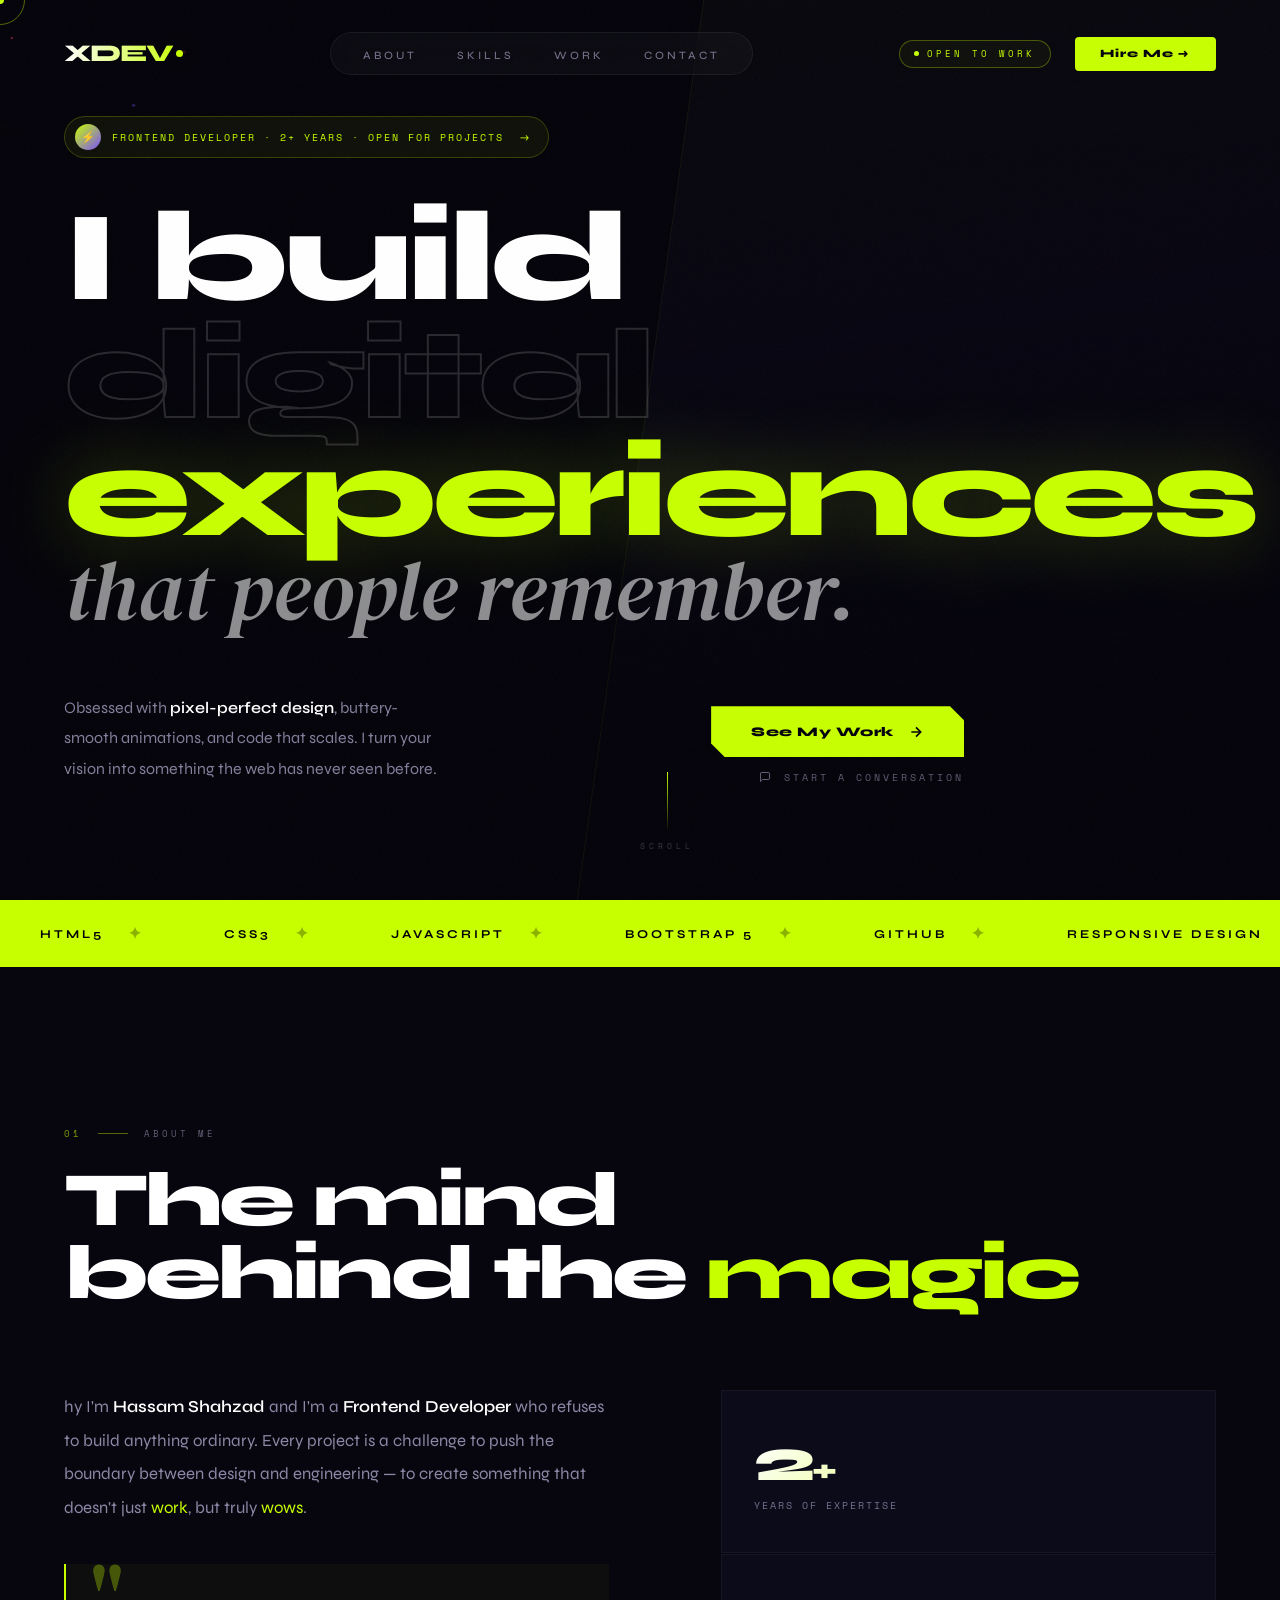
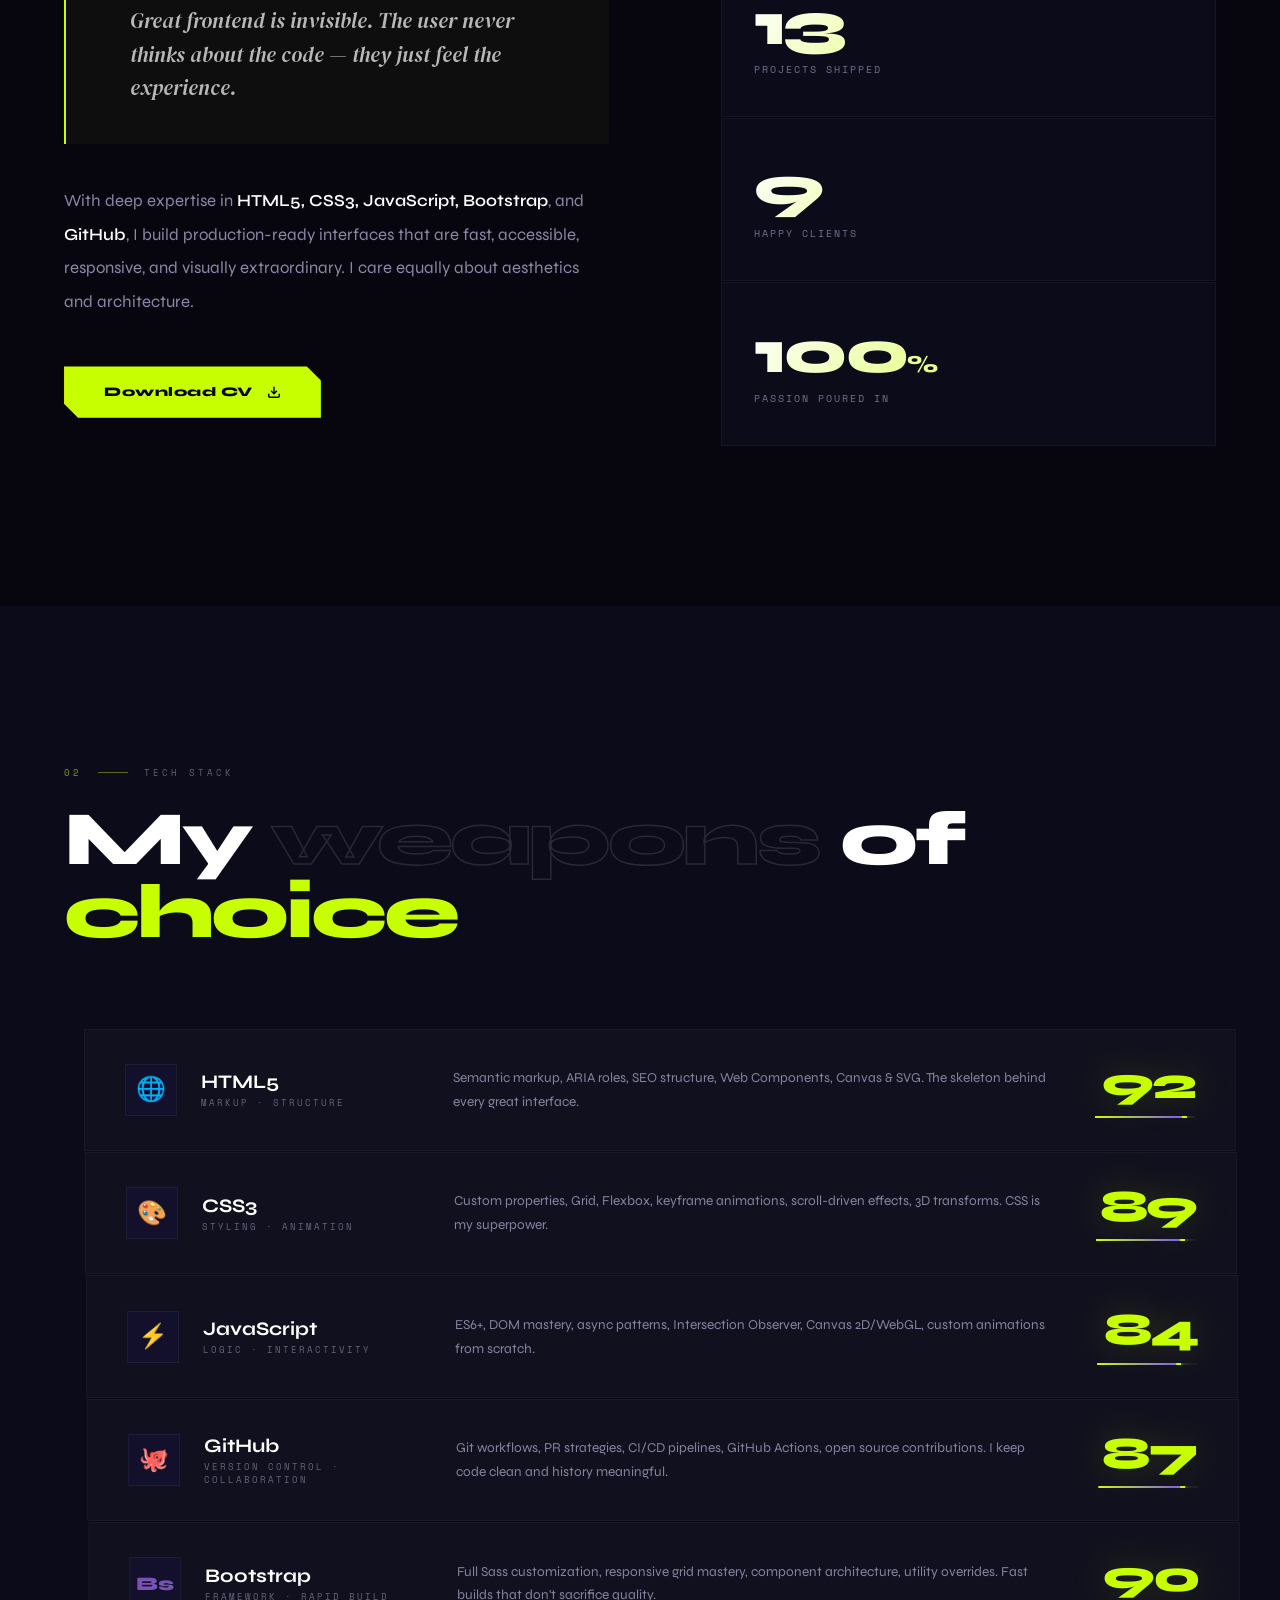
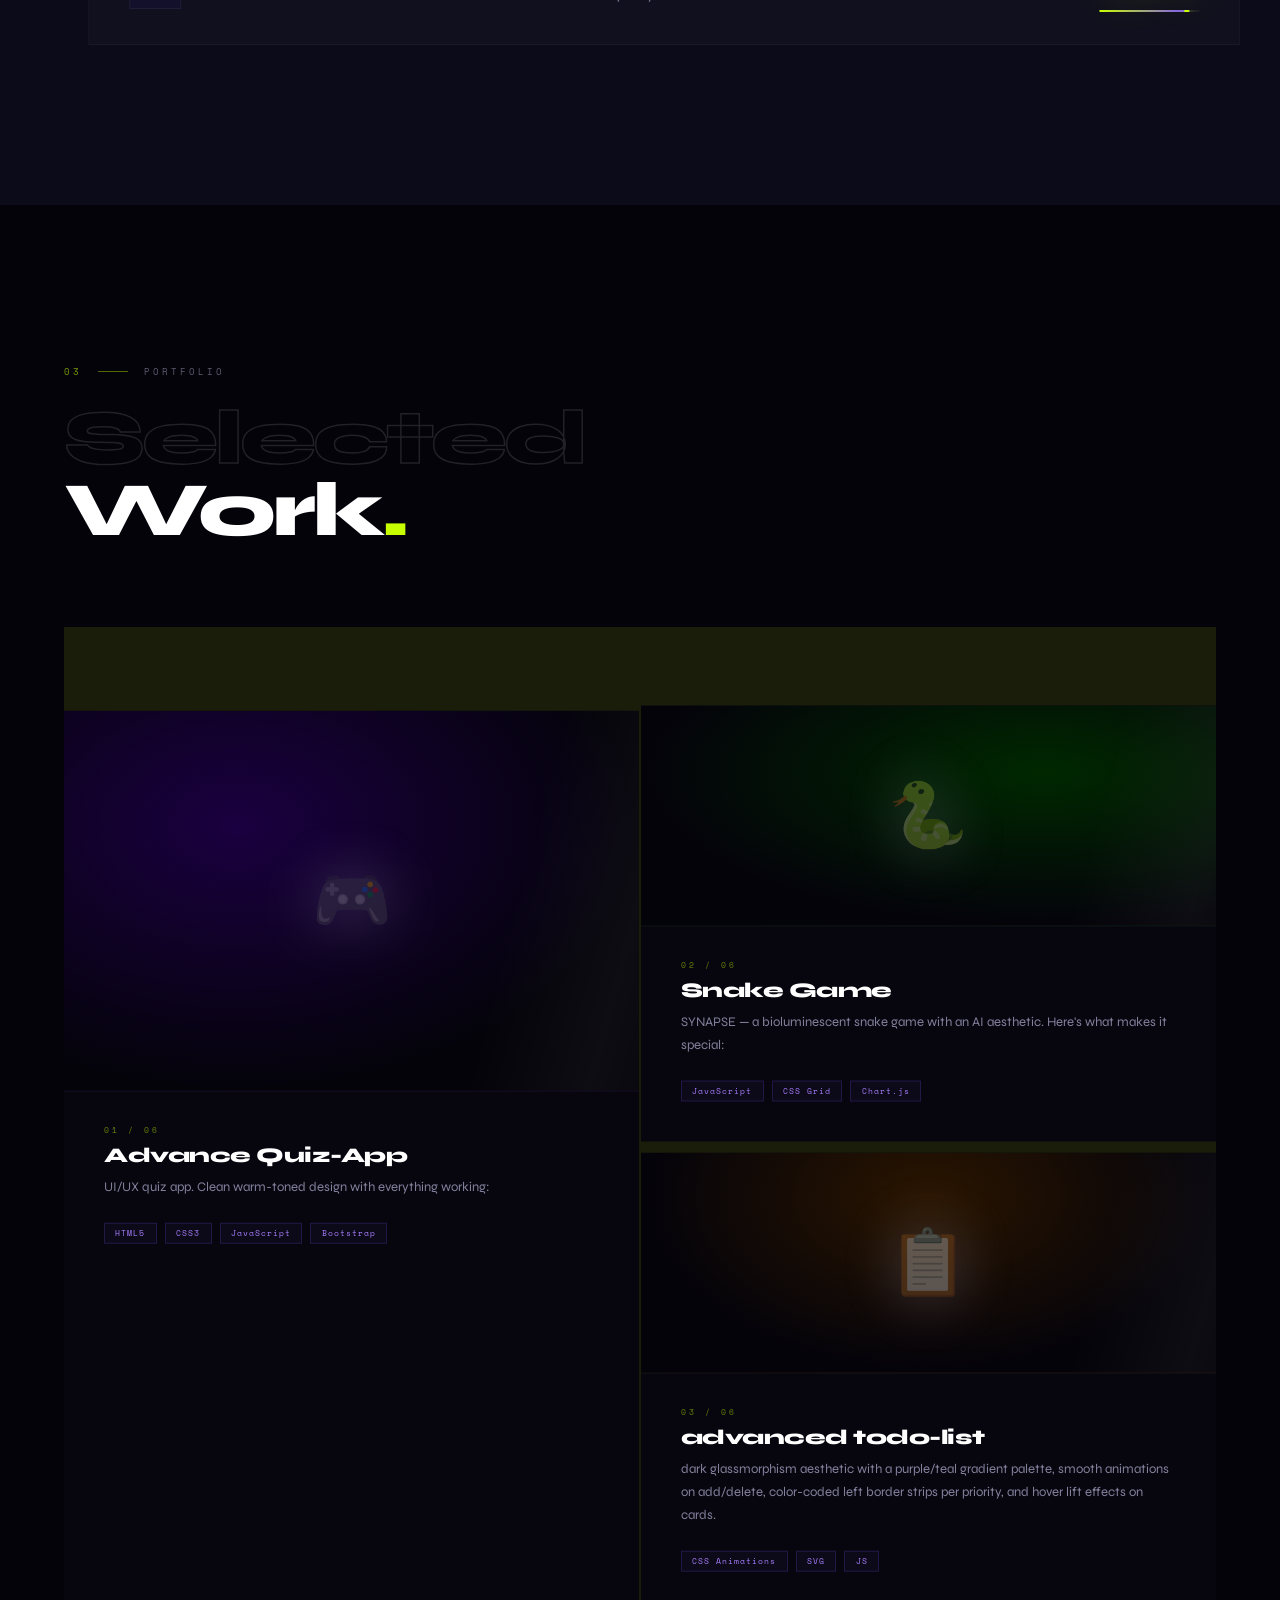
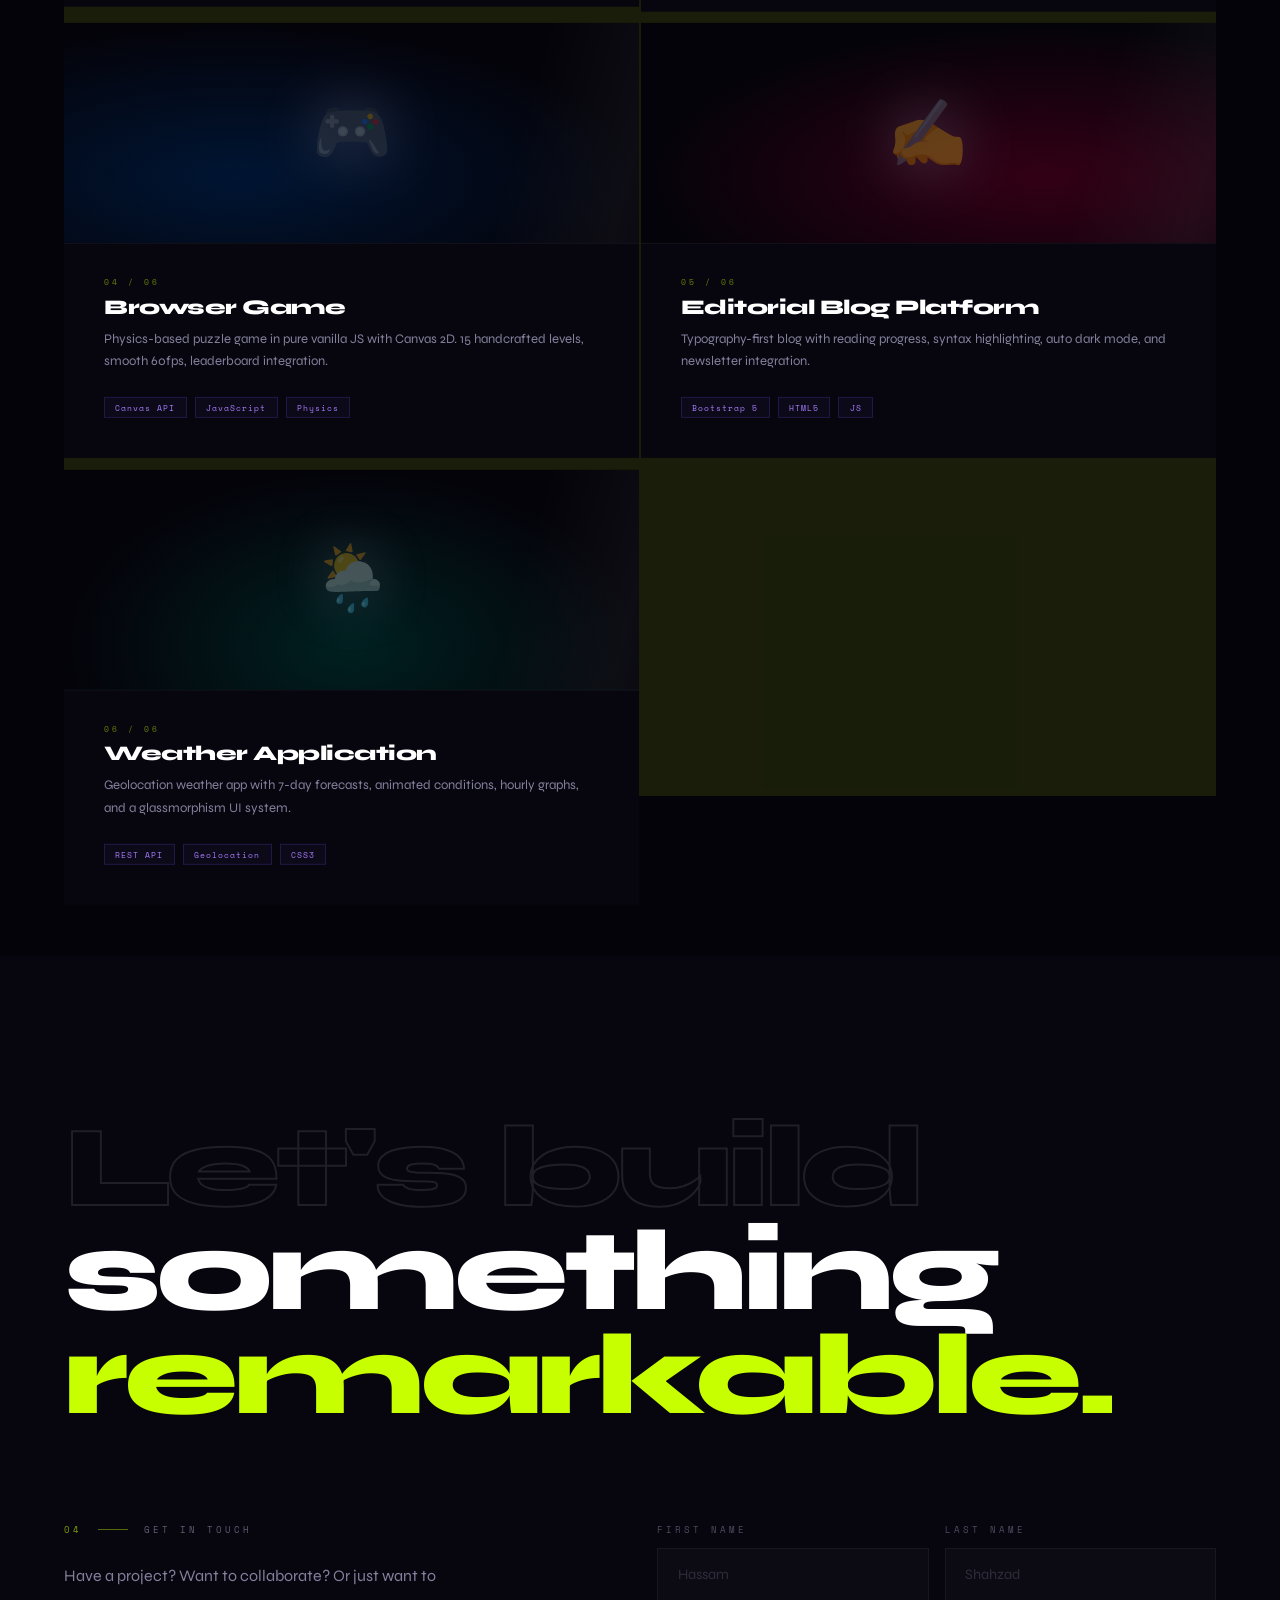
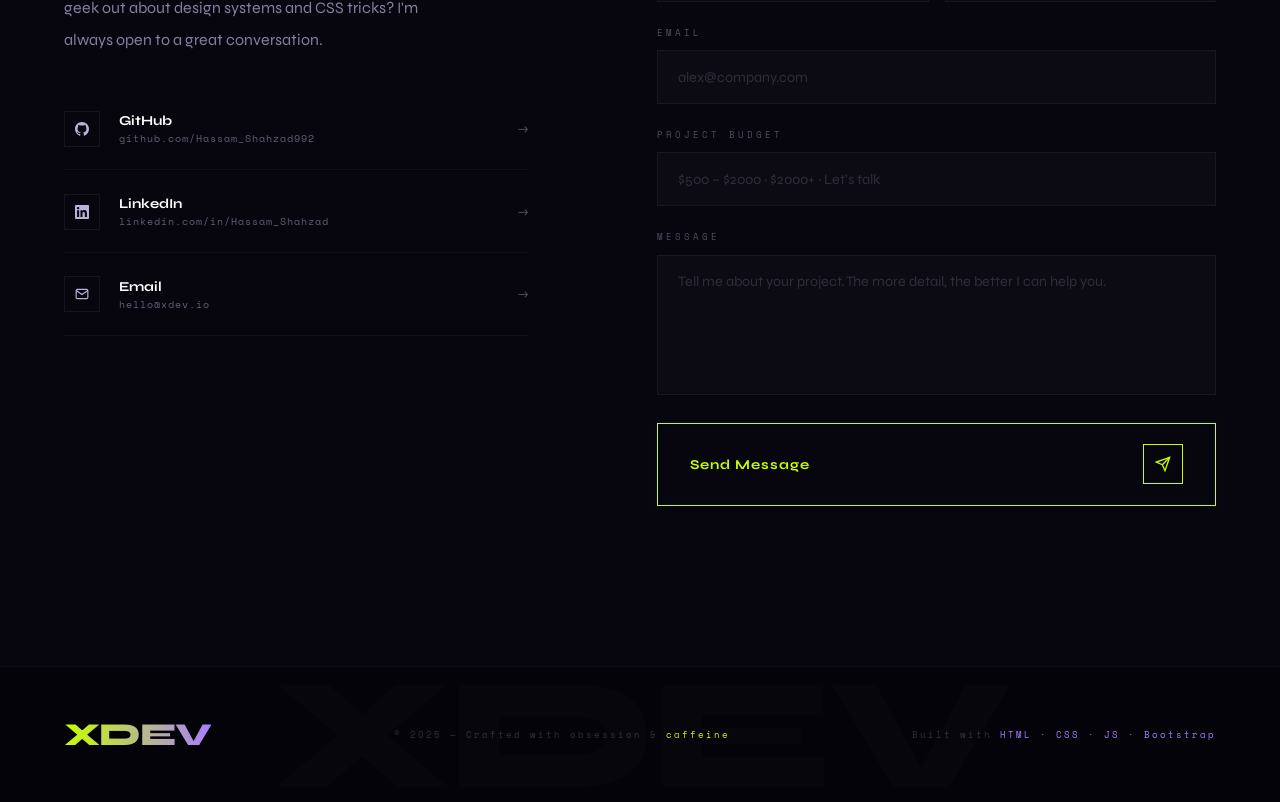
==== index.html @ bb33cff6 "Update and rename portfolio.html to index.html" ====
<!DOCTYPE html>
<html lang="en">
<head>
<meta charset="UTF-8">
<meta name="viewport" content="width=device-width, initial-scale=1.0">
<title>XDEV — Frontend Architect</title>
<link rel="preconnect" href="https://fonts.googleapis.com">
<link href="https://fonts.googleapis.com/css2?family=Clash+Display:wght@400;500;600;700&family=Cabinet+Grotesk:wght@100;300;400;500;700;800;900&family=Sentient:ital,wght@0,400;1,400;1,700&family=Sono:wght@300;400;500&display=swap" rel="stylesheet">
<link href="https://fonts.googleapis.com/css2?family=Syne:wght@400;700;800&family=DM+Serif+Display:ital@1&family=Space+Mono:ital,wght@0,400;1,400&display=swap" rel="stylesheet">
<link rel="stylesheet" href="portfolio.css">
</head>
<body>

<!-- NOISE -->
<div id="grain"></div>

<!-- SCROLL PROGRESS -->
<div id="progress"></div>

<!-- CURSORS -->
<div id="cursor-dot"></div>
<div id="cursor-circle"></div>
<div id="cursor-text">VIEW</div>

<!-- ══════════════════════ LOADER ══════════════════════ -->
<div id="loader">
  <div class="loader-scanline"></div>
  <div class="loader-corners"></div>
  <div class="loader-corners-b"></div>
  <div class="loader-big" id="loaderNum">0</div>
  <div class="loader-sub">Initializing Portfolio</div>
  <div class="loader-pct" id="loaderPct">0%</div>
  <div class="loader-bar-wrap"><div class="loader-bar" id="loaderBar"></div></div>
</div>

<!-- ══════════════════════ NAV ══════════════════════ -->
<nav id="mainNav">
  <a href="#home" class="nav-logo">XDEV<div class="nav-logo-dot logo-dot"></div></a>
  <ul class="nav-mid">
    <li><a href="#about">About</a></li>
    <li><a href="#skills">Skills</a></li>
    <li><a href="#projects">Work</a></li>
    <li><a href="#contact">Contact</a></li>
  </ul>
  <div class="nav-right">
    <div class="nav-badge"><div class="nav-badge-dot"></div>Open to work</div>
    <a href="#contact" class="nav-hire"><span>Hire Me →</span></a>
  </div>
</nav>

<!-- ══════════════════════ HERO ══════════════════════ -->
<section class="hero" id="home">
  <canvas id="hero-canvas"></canvas>
  <div class="hero-diagonal"></div>

  <div class="hero-content">
    <div class="hero-chip">
      <div class="chip-avatar">⚡</div>
      <span class="chip-text">Frontend Developer · 2+ Years · Open for Projects</span>
      <span class="chip-arrow">→</span>
    </div>

    <h1 class="hero-title">
      <span class="ht-line ht-white">I build</span>
      <span class="ht-line ht-outline">digital</span>
      <span class="ht-line"><span class="ht-lime">experiences</span></span>
      <span class="ht-line ht-serif">that people remember.</span>
    </h1>

    <div class="hero-bottom">
      <p class="hero-desc">
        Obsessed with <strong>pixel-perfect design</strong>, buttery-smooth animations,
        and code that scales. I turn your vision into something the web has never seen before.
      </p>
      <div class="hero-btns">
        <a href="#projects" class="hbtn-main">
          <span>See My Work</span>
          <svg width="16" height="16" viewBox="0 0 24 24" fill="none" stroke="currentColor" stroke-width="2.5"><line x1="5" y1="12" x2="19" y2="12"/><polyline points="12 5 19 12 12 19"/></svg>
        </a>
        <a href="#contact" class="hbtn-ghost">
          <svg width="12" height="12" viewBox="0 0 24 24" fill="none" stroke="currentColor" stroke-width="2"><path d="M21 15a2 2 0 0 1-2 2H7l-4 4V5a2 2 0 0 1 2-2h14a2 2 0 0 1 2 2z"/></svg>
          START A CONVERSATION
        </a>
      </div>
    </div>
  </div>

  <div class="hero-scroll">
    <div class="scroll-track"></div>
    <span>Scroll</span>
  </div>
</section>

<!-- ══════════════════════ MARQUEE ══════════════════════ -->
<div class="marquee-strip">
  <div class="marquee-inner" id="marq">
    <span class="mitem">HTML5</span><span class="mitem">CSS3</span>
    <span class="mitem">JavaScript</span><span class="mitem">Bootstrap 5</span>
    <span class="mitem">GitHub</span><span class="mitem">Responsive Design</span>
    <span class="mitem">Web Animation</span><span class="mitem">UI · UX</span>
    <span class="mitem">Accessibility</span><span class="mitem">Performance</span>
    <span class="mitem">HTML5</span><span class="mitem">CSS3</span>
    <span class="mitem">JavaScript</span><span class="mitem">Bootstrap 5</span>
    <span class="mitem">GitHub</span><span class="mitem">Responsive Design</span>
    <span class="mitem">Web Animation</span><span class="mitem">UI · UX</span>
    <span class="mitem">Accessibility</span><span class="mitem">Performance</span>
  </div>
</div>

<!-- ══════════════════════ ABOUT ══════════════════════ -->
<section class="about" id="about">
  <div class="s-eyebrow rv">
    <span class="s-num">01</span><span class="s-rule"></span><span class="s-tag">About Me</span>
  </div>
  <h2 class="s-title rv d1">
    The mind<br>behind the <span class="accent">magic</span>
  </h2>

  <div class="about-grid">
    <div class="about-text">
      <p class="rv d1">
       hy I'm <strong>Hassam Shahzad</strong> and I'm a <strong>Frontend Developer</strong> who refuses to build anything ordinary.
        Every project is a challenge to push the boundary between design and engineering —
        to create something that doesn't just <em>work</em>, but truly <em>wows</em>.
      </p>
      <div class="about-quote rv d2">
        <p>Great frontend is invisible. The user never thinks about the code — they just feel the experience.</p>
      </div>
      <p class="rv d2">
        With deep expertise in <strong>HTML5, CSS3, JavaScript, Bootstrap</strong>, and <strong>GitHub</strong>,
        I build production-ready interfaces that are fast, accessible, responsive, and visually extraordinary.
        I care equally about aesthetics and architecture.
      </p>
      <div class="about-cta-row rv d3">
        <a href="#" download="#" class="hbtn-main"><span>Download CV</span>
          <svg width="14" height="14" viewBox="0 0 24 24" fill="none" stroke="currentColor" stroke-width="2.5"><path d="M21 15v4a2 2 0 0 1-2 2H5a2 2 0 0 1-2-2v-4"/><polyline points="7 10 12 15 17 10"/><line x1="12" y1="15" x2="12" y2="3"/></svg>
        </a>
      </div>
    </div>

    <div class="stat-stack rv d2">
      <div class="stat-item">
        <div class="si-num">2<span style="font-size:2rem;color:var(--lime)">+</span></div>
        <div class="si-label">Years of Expertise</div>
      </div>
      <div class="stat-item">
        <div class="si-num">13</div>
        <div class="si-label">Projects Shipped</div>
      </div>
      <div class="stat-item">
        <div class="si-num">9</div>
        <div class="si-label">Happy Clients</div>
      </div>
      <div class="stat-item">
        <div class="si-num">100<span style="font-size:1.5rem;color:var(--lime)">%</span></div>
        <div class="si-label">Passion Poured In</div>
      </div>
    </div>
  </div>
</section>

<!-- ══════════════════════ SKILLS ══════════════════════ -->
<section class="skills" id="skills">
  <div class="s-eyebrow rv"><span class="s-num">02</span><span class="s-rule"></span><span class="s-tag">Tech Stack</span></div>
  <h2 class="s-title rv d1">My <span class="dim">weapons</span> of<br><span class="accent">choice</span></h2>

  <div class="skills-rows">

    <div class="skill-row">
      <div class="skill-row-left">
        <div class="skill-icon-box">🌐</div>
        <div>
          <div class="skill-row-name">HTML5</div>
          <div class="skill-row-cat">Markup · Structure</div>
        </div>
      </div>
      <div class="skill-row-desc">Semantic markup, ARIA roles, SEO structure, Web Components, Canvas &amp; SVG. The skeleton behind every great interface.</div>
      <div class="skill-row-right">
        <div class="skill-pct-big">92</div>
        <div class="skill-bar-v"><div class="skill-bar-v-fill" data-w="92"></div></div>
      </div>
    </div>

    <div class="skill-row">
      <div class="skill-row-left">
        <div class="skill-icon-box">🎨</div>
        <div>
          <div class="skill-row-name">CSS3</div>
          <div class="skill-row-cat">Styling · Animation</div>
        </div>
      </div>
      <div class="skill-row-desc">Custom properties, Grid, Flexbox, keyframe animations, scroll-driven effects, 3D transforms. CSS is my superpower.</div>
      <div class="skill-row-right">
        <div class="skill-pct-big">89</div>
        <div class="skill-bar-v"><div class="skill-bar-v-fill" data-w="89"></div></div>
      </div>
    </div>

    <div class="skill-row">
      <div class="skill-row-left">
        <div class="skill-icon-box">⚡</div>
        <div>
          <div class="skill-row-name">JavaScript</div>
          <div class="skill-row-cat">Logic · Interactivity</div>
        </div>
      </div>
      <div class="skill-row-desc">ES6+, DOM mastery, async patterns, Intersection Observer, Canvas 2D/WebGL, custom animations from scratch.</div>
      <div class="skill-row-right">
        <div class="skill-pct-big">84</div>
        <div class="skill-bar-v"><div class="skill-bar-v-fill" data-w="84"></div></div>
      </div>
    </div>

    <div class="skill-row">
      <div class="skill-row-left">
        <div class="skill-icon-box">🐙</div>
        <div>
          <div class="skill-row-name">GitHub</div>
          <div class="skill-row-cat">Version Control · Collaboration</div>
        </div>
      </div>
      <div class="skill-row-desc">Git workflows, PR strategies, CI/CD pipelines, GitHub Actions, open source contributions. I keep code clean and history meaningful.</div>
      <div class="skill-row-right">
        <div class="skill-pct-big">87</div>
        <div class="skill-bar-v"><div class="skill-bar-v-fill" data-w="87"></div></div>
      </div>
    </div>

    <div class="skill-row">
      <div class="skill-row-left">
        <div class="skill-icon-box" style="font-size:1.2rem;font-weight:900;color:#7952b3;">Bs</div>
        <div>
          <div class="skill-row-name">Bootstrap</div>
          <div class="skill-row-cat">Framework · Rapid Build</div>
        </div>
      </div>
      <div class="skill-row-desc">Full Sass customization, responsive grid mastery, component architecture, utility overrides. Fast builds that don't sacrifice quality.</div>
      <div class="skill-row-right">
        <div class="skill-pct-big">90</div>
        <div class="skill-bar-v"><div class="skill-bar-v-fill" data-w="90"></div></div>
      </div>
    </div>

  </div>
</section>

<!-- ══════════════════════ PROJECTS ══════════════════════ -->
<section class="projects" id="projects">
  <div class="s-eyebrow rv"><span class="s-num">03</span><span class="s-rule"></span><span class="s-tag">Portfolio</span></div>
  <h2 class="s-title rv d1"><span class="dim">Selected</span><br>Work<span class="accent">.</span></h2>

  <div class="proj-grid">
    <div class="pc">
      <div class="pc-visual">
        <div class="pc-bg pcbg1"></div>
        <div class="pc-shimmer"></div>
        <div class="pc-icon">🎮</div>
        <div class="pc-overlay">
          <a href="/quiz_app/quiz.html" class="pc-btn fill">Live Demo</a>
          <a href="#" class="pc-btn wire">GitHub →</a>
        </div>
      </div>
      <div class="pc-body">
        <div class="pc-n">01 / 06</div>
        <div class="pc-title">Advance Quiz-App</div>
        <div class="pc-desc"> UI/UX quiz app. Clean warm-toned design with everything working:</div>
        <div class="pc-tags"><span class="ptag">HTML5</span><span class="ptag">CSS3</span><span class="ptag">JavaScript</span><span class="ptag">Bootstrap</span></div>
      </div>
    </div>

    <div class="pc">
      <div class="pc-visual">
        <div class="pc-bg pcbg2"></div>
        <div class="pc-shimmer"></div>
        <div class="pc-icon">🐍</div>
        <div class="pc-overlay">
          <a href="/snake_game/snake.html" class="pc-btn fill">Live Demo</a>
          <a href="#" class="pc-btn wire">GitHub →</a>
        </div>
      </div>
      <div class="pc-body">
        <div class="pc-n">02 / 06</div>
        <div class="pc-title">Snake Game</div>
        <div class="pc-desc">SYNAPSE — a bioluminescent snake game with an AI aesthetic. Here's what makes it special:</div>
        <div class="pc-tags"><span class="ptag">JavaScript</span><span class="ptag">CSS Grid</span><span class="ptag">Chart.js</span></div>
      </div>
    </div>

    <div class="pc">
      <div class="pc-visual">
        <div class="pc-bg pcbg3"></div>
        <div class="pc-shimmer"></div>
        <div class="pc-icon">📋</div>
        <div class="pc-overlay">
          <a href="/todo-list/todo-list.html" class="pc-btn fill">Live Demo</a>
          <a href="#" class="pc-btn wire">GitHub →</a>
        </div>
      </div>
      <div class="pc-body">
        <div class="pc-n">03 / 06</div>
        <div class="pc-title">advanced todo-list</div>
        <div class="pc-desc"> dark glassmorphism aesthetic with a purple/teal gradient palette, smooth animations on add/delete, color-coded left border strips per priority, and hover lift effects on cards.</div>
        <div class="pc-tags"><span class="ptag">CSS Animations</span><span class="ptag">SVG</span><span class="ptag">JS</span></div>
      </div>
    </div>

    <div class="pc">
      <div class="pc-visual">
        <div class="pc-bg pcbg4"></div>
        <div class="pc-shimmer"></div>
        <div class="pc-icon">🎮</div>
        <div class="pc-overlay">
          <a href="#" class="pc-btn fill">Live Demo</a>
          <a href="#" class="pc-btn wire">GitHub →</a>
        </div>
      </div>
      <div class="pc-body">
        <div class="pc-n">04 / 06</div>
        <div class="pc-title">Browser Game</div>
        <div class="pc-desc">Physics-based puzzle game in pure vanilla JS with Canvas 2D. 15 handcrafted levels, smooth 60fps, leaderboard integration.</div>
        <div class="pc-tags"><span class="ptag">Canvas API</span><span class="ptag">JavaScript</span><span class="ptag">Physics</span></div>
      </div>
    </div>

    <div class="pc">
      <div class="pc-visual">
        <div class="pc-bg pcbg5"></div>
        <div class="pc-shimmer"></div>
        <div class="pc-icon">✍️</div>
        <div class="pc-overlay">
          <a href="#" class="pc-btn fill">Live Demo</a>
          <a href="#" class="pc-btn wire">GitHub →</a>
        </div>
      </div>
      <div class="pc-body">
        <div class="pc-n">05 / 06</div>
        <div class="pc-title">Editorial Blog Platform</div>
        <div class="pc-desc">Typography-first blog with reading progress, syntax highlighting, auto dark mode, and newsletter integration.</div>
        <div class="pc-tags"><span class="ptag">Bootstrap 5</span><span class="ptag">HTML5</span><span class="ptag">JS</span></div>
      </div>
    </div>

    <div class="pc">
      <div class="pc-visual">
        <div class="pc-bg pcbg6"></div>
        <div class="pc-shimmer"></div>
        <div class="pc-icon">🌦️</div>
        <div class="pc-overlay">
          <a href="/weather_app/weather.html" class="pc-btn fill">Live Demo</a>
          <a href="#" class="pc-btn wire">GitHub →</a>
        </div>
      </div>
      <div class="pc-body">
        <div class="pc-n">06 / 06</div>
        <div class="pc-title">Weather Application</div>
        <div class="pc-desc">Geolocation weather app with 7-day forecasts, animated conditions, hourly graphs, and a glassmorphism UI system.</div>
        <div class="pc-tags"><span class="ptag">REST API</span><span class="ptag">Geolocation</span><span class="ptag">CSS3</span></div>
      </div>
    </div>
  </div>
</section>

<!-- ══════════════════════ CONTACT ══════════════════════ -->
<section class="contact" id="contact">
  <h2 class="contact-heading-big rv">
    <span class="stroke">Let's build</span>
    <span class="filled">something</span>
    <span class="lime">remarkable.</span>
  </h2>

  <div class="contact-grid">
    <div>
      <div class="s-eyebrow rv"><span class="s-num">04</span><span class="s-rule"></span><span class="s-tag">Get in Touch</span></div>
      <p class="rv d1" style="font-size:1rem;line-height:2;color:rgba(184,180,216,.7);max-width:380px;margin-top:1.5rem;">
        Have a project? Want to collaborate? Or just want to geek out about design systems and CSS tricks? I'm always open to a great conversation.
      </p>
      <div class="contact-info-row rv d2">
        <a href="https://github.com/HassamShahzad992" class="ci">
          <div class="ci-left">
            <div class="ci-icon-wrap">
              <svg width="14" height="14" viewBox="0 0 24 24" fill="currentColor"><path d="M12 0c-6.626 0-12 5.373-12 12 0 5.302 3.438 9.8 8.207 11.387.599.111.793-.261.793-.577v-2.234c-3.338.726-4.033-1.416-4.033-1.416-.546-1.387-1.333-1.756-1.333-1.756-1.089-.745.083-.729.083-.729 1.205.084 1.839 1.237 1.839 1.237 1.07 1.834 2.807 1.304 3.492.997.107-.775.418-1.305.762-1.604-2.665-.305-5.467-1.334-5.467-5.931 0-1.311.469-2.381 1.236-3.221-.124-.303-.535-1.524.117-3.176 0 0 1.008-.322 3.301 1.23.957-.266 1.983-.399 3.003-.404 1.02.005 2.047.138 3.006.404 2.291-1.552 3.297-1.23 3.297-1.23.653 1.653.242 2.874.118 3.176.77.84 1.235 1.911 1.235 3.221 0 4.609-2.807 5.624-5.479 5.921.43.372.823 1.102.823 2.222v3.293c0 .319.192.694.801.576 4.765-1.589 8.199-6.086 8.199-11.386 0-6.627-5.373-12-12-12z"/></svg>
            </div>
            <div><div class="ci-name">GitHub</div><div class="ci-handle">github.com/Hassam_Shahzad992</div></div>
          </div>
          <span class="ci-arrow">→</span>
        </a>
        <a href="https://www.linkedin.com/feed/" class="ci">
          <div class="ci-left">
            <div class="ci-icon-wrap">
              <svg width="14" height="14" viewBox="0 0 24 24" fill="currentColor"><path d="M20.447 20.452h-3.554v-5.569c0-1.328-.027-3.037-1.852-3.037-1.853 0-2.136 1.445-2.136 2.939v5.667H9.351V9h3.414v1.561h.046c.477-.9 1.637-1.85 3.37-1.85 3.601 0 4.267 2.37 4.267 5.455v6.286zM5.337 7.433c-1.144 0-2.063-.926-2.063-2.065 0-1.138.92-2.063 2.063-2.063 1.14 0 2.064.925 2.064 2.063 0 1.139-.925 2.065-2.064 2.065zm1.782 13.019H3.555V9h3.564v11.452zM22.225 0H1.771C.792 0 0 .774 0 1.729v20.542C0 23.227.792 24 1.771 24h20.451C23.2 24 24 23.227 24 22.271V1.729C24 .774 23.2 0 22.222 0h.003z"/></svg>
            </div>
            <div><div class="ci-name">LinkedIn</div><div class="ci-handle">linkedin.com/in/Hassam_Shahzad</div></div>
          </div>
          <span class="ci-arrow">→</span>
        </a>
        <a href="mailto:hello@xdev.io" class="ci">
          <div class="ci-left">
            <div class="ci-icon-wrap">
              <svg width="14" height="14" viewBox="0 0 24 24" fill="none" stroke="currentColor" stroke-width="2"><path d="M4 4h16c1.1 0 2 .9 2 2v12c0 1.1-.9 2-2 2H4c-1.1 0-2-.9-2-2V6c0-1.1.9-2 2-2z"/><polyline points="22,6 12,13 2,6"/></svg>
            </div>
            <div><div class="ci-name">Email</div><div class="ci-handle">hello@xdev.io</div></div>
          </div>
          <span class="ci-arrow">→</span>
        </a>
      </div>
    </div>

    <div class="contact-form rv d2">
      <div class="form-2col">
        <div class="fg"><label>First Name</label><input type="text" placeholder="Hassam"></div>
        <div class="fg"><label>Last Name</label><input type="text" placeholder="Shahzad"></div>
      </div>
      <div class="fg"><label>Email</label><input type="email" placeholder="alex@company.com"></div>
      <div class="fg"><label>Project Budget</label><input type="text" placeholder="$500 – $2000 · $2000+ · Let's talk"></div>
      <div class="fg"><label>Message</label><textarea placeholder="Tell me about your project. The more detail, the better I can help you."></textarea></div>
      <button class="btn-fire" id="fireBtn">
        <span>Send Message</span>
        <div class="btn-icon">
          <svg width="16" height="16" viewBox="0 0 24 24" fill="none" stroke="currentColor" stroke-width="2"><line x1="22" y1="2" x2="11" y2="13"/><polygon points="22 2 15 22 11 13 2 9 22 2"/></svg>
        </div>
      </button>
    </div>
  </div>
</section>

<!-- ══════════════════════ FOOTER ══════════════════════ -->
<footer>
  <div class="footer-logo">XDEV</div>
  <div class="footer-copy">© 2025 — Crafted with obsession &amp; <span>caffeine</span></div>
  <div class="footer-stack">Built with <span>HTML · CSS · JS · Bootstrap</span></div>
</footer>

<script src="portfolio.js"></script>
</body>
</html>
---- portfolio.css ----
/* ━━━━━━━━━━━━━━━━━━━━━━━━━━━━━━━━━━━━━━━━━━━━━━━━
   DESIGN SYSTEM
━━━━━━━━━━━━━━━━━━━━━━━━━━━━━━━━━━━━━━━━━━━━━━━━ */
:root {
  --black:   #04030a;
  --ink:     #07060f;
  --deep:    #0c0b1a;
  --surface: #12102a;
  --lift:    #1a1840;
  --ridge:   #241f5a;

  --lime:    #c8ff00;
  --lime-d:  #9acc00;
  --violet:  #7b4fff;
  --violet-l:#a87fff;
  --rose:    #ff3b7a;
  --rose-d:  #cc2260;
  --amber:   #ffb340;
  --ice:     #d0f0ff;

  --text:    #b8b4d8;
  --faint:   rgba(200,255,0,0.06);
  --border:  rgba(200,255,0,0.1);
  --glow-lime: 0 0 40px rgba(200,255,0,0.25), 0 0 80px rgba(200,255,0,0.1);
  --glow-violet: 0 0 40px rgba(123,79,255,0.3);

  --ease-out: cubic-bezier(0.16,1,0.3,1);
  --ease-in-out: cubic-bezier(0.65,0,0.35,1);
}

*,*::before,*::after{margin:0;padding:0;box-sizing:border-box;}
html{scroll-behavior:smooth;font-size:16px;}
body{
  background:var(--black);
  color:var(--text);
  font-family:'Syne',sans-serif;
  overflow-x:hidden;
  cursor:none;
}
::selection{background:rgba(200,255,0,0.2);color:var(--lime);}
::-webkit-scrollbar{width:3px;}
::-webkit-scrollbar-track{background:var(--black);}
::-webkit-scrollbar-thumb{background:linear-gradient(var(--lime),var(--violet));border-radius:2px;}

/* ━━━━━━━━━━━━━━━━━━━━━━━━━━━━━━━━━━━━━━━━━━━━━━━━
   CURSOR — magnetic, morphing
━━━━━━━━━━━━━━━━━━━━━━━━━━━━━━━━━━━━━━━━━━━━━━━━ */
#cursor-dot{
  position:fixed;top:0;left:0;
  width:8px;height:8px;
  background:var(--lime);
  border-radius:50%;
  pointer-events:none;z-index:9999;
  transform:translate(-50%,-50%);
  mix-blend-mode:difference;
  transition:width .2s,height .2s,background .2s,border-radius .2s;
}
#cursor-circle{
  position:fixed;top:0;left:0;
  width:50px;height:50px;
  border:1.5px solid rgba(200,255,0,0.4);
  border-radius:50%;
  pointer-events:none;z-index:9998;
  transform:translate(-50%,-50%);
  transition:all .12s var(--ease-out);
}
#cursor-text{
  position:fixed;top:0;left:0;
  pointer-events:none;z-index:9997;
  font-family:'Space Mono',monospace;
  font-size:0.55rem;letter-spacing:2px;
  color:var(--lime);text-transform:uppercase;
  transform:translate(-50%,-50%);
  opacity:0;transition:opacity .2s;
  white-space:nowrap;
}
body.cursor-hover #cursor-dot{width:6px;height:6px;background:var(--violet);}
body.cursor-hover #cursor-circle{width:80px;height:80px;border-color:rgba(123,79,255,0.5);background:rgba(123,79,255,0.04);}
body.cursor-hover #cursor-text{opacity:1;}

/* ━━━━━━━━━━━━━━━━━━━━━━━━━━━━━━━━━━━━━━━━━━━━━━━━
   NOISE GRAIN OVERLAY
━━━━━━━━━━━━━━━━━━━━━━━━━━━━━━━━━━━━━━━━━━━━━━━━ */
#grain{
  position:fixed;inset:0;pointer-events:none;z-index:999;opacity:.028;
  background-image:url("data:image/svg+xml,%3Csvg viewBox='0 0 512 512' xmlns='http://www.w3.org/2000/svg'%3E%3Cfilter id='n'%3E%3CfeTurbulence type='fractalNoise' baseFrequency='0.75' numOctaves='4' stitchTiles='stitch'/%3E%3C/filter%3E%3Crect width='100%25' height='100%25' filter='url(%23n)'/%3E%3C/svg%3E");
  background-size:200px 200px;
  animation:grainAnim .5s steps(2) infinite;
}
@keyframes grainAnim{0%{transform:translate(0,0)}25%{transform:translate(-2%,-1%)}50%{transform:translate(1%,2%)}75%{transform:translate(-1%,1%)}100%{transform:translate(2%,-2%)}}

/* ━━━━━━━━━━━━━━━━━━━━━━━━━━━━━━━━━━━━━━━━━━━━━━━━
   LOADER — cinematic countdown
━━━━━━━━━━━━━━━━━━━━━━━━━━━━━━━━━━━━━━━━━━━━━━━━ */
#loader{
  position:fixed;inset:0;background:var(--black);z-index:10000;
  display:flex;flex-direction:column;align-items:center;justify-content:center;
  overflow:hidden;
  transition:transform 1s var(--ease-out), opacity .5s;
}
#loader.out{transform:translateY(-100%);opacity:0;pointer-events:none;}

.loader-scanline{
  position:absolute;top:0;left:0;right:0;height:2px;
  background:linear-gradient(90deg,transparent,var(--lime),transparent);
  animation:scanline 1.8s ease infinite;
}
@keyframes scanline{0%{top:-2px;opacity:0}20%{opacity:1}80%{opacity:1}100%{top:100%;opacity:0}}

.loader-corners::before,.loader-corners::after{
  content:'';position:absolute;width:60px;height:60px;
}
.loader-corners::before{top:40px;left:40px;border-top:2px solid var(--lime);border-left:2px solid var(--lime);}
.loader-corners::after{top:40px;right:40px;border-top:2px solid var(--lime);border-right:2px solid var(--lime);}
.loader-corners-b::before,.loader-corners-b::after{
  content:'';position:absolute;width:60px;height:60px;
}
.loader-corners-b::before{bottom:40px;left:40px;border-bottom:2px solid var(--lime);border-left:2px solid var(--lime);}
.loader-corners-b::after{bottom:40px;right:40px;border-bottom:2px solid var(--lime);border-right:2px solid var(--lime);}

.loader-big{
  font-size:clamp(4rem,15vw,12rem);
  font-weight:800;
  letter-spacing:-6px;
  line-height:1;
  background:linear-gradient(135deg,var(--lime) 0%,var(--violet-l) 50%,var(--rose) 100%);
  -webkit-background-clip:text;-webkit-text-fill-color:transparent;background-clip:text;
  animation:loaderBigPulse 0.8s ease infinite alternate;
}
@keyframes loaderBigPulse{from{opacity:.7}to{opacity:1}}

.loader-sub{
  font-family:'Space Mono',monospace;
  font-size:.6rem;letter-spacing:6px;
  color:var(--lime);text-transform:uppercase;
  margin-top:1rem;opacity:.7;
}
.loader-bar-wrap{
  position:absolute;bottom:0;left:0;right:0;height:3px;
  background:rgba(255,255,255,.04);
}
.loader-bar{
  height:100%;width:0;
  background:linear-gradient(90deg,var(--lime),var(--violet));
  transition:width .05s linear;
}
.loader-pct{
  position:absolute;bottom:20px;right:40px;
  font-family:'Space Mono',monospace;
  font-size:.6rem;letter-spacing:2px;
  color:var(--lime);opacity:.5;
}

/* ━━━━━━━━━━━━━━━━━━━━━━━━━━━━━━━━━━━━━━━━━━━━━━━━
   NAV
━━━━━━━━━━━━━━━━━━━━━━━━━━━━━━━━━━━━━━━━━━━━━━━━ */
nav{
  position:fixed;top:0;left:0;right:0;z-index:500;
  padding:2rem 5vw;
  display:flex;align-items:center;justify-content:space-between;
  transition:all .5s var(--ease-out);
}
nav.stuck{
  background:rgba(4,3,10,.85);
  backdrop-filter:blur(30px) saturate(180%);
  border-bottom:1px solid var(--border);
  padding:1.2rem 5vw;
}

.nav-logo{
  font-weight:800;font-size:1.5rem;letter-spacing:-1px;
  text-decoration:none;
  background:linear-gradient(90deg,#fff,var(--lime));
  -webkit-background-clip:text;-webkit-text-fill-color:transparent;background-clip:text;
  position:relative;
}
.nav-logo .logo-dot{
  display:inline-block;width:7px;height:7px;
  border-radius:50%;background:var(--lime);
  box-shadow:var(--glow-lime);
  vertical-align:middle;margin-left:3px;margin-bottom:3px;
  animation:logoDot 3s ease infinite;
}
@keyframes logoDot{0%,100%{transform:scale(1)}50%{transform:scale(1.6);box-shadow:0 0 20px var(--lime)}}

.nav-mid{
  display:flex;gap:2.5rem;list-style:none;
  background:rgba(255,255,255,.03);
  border:1px solid rgba(255,255,255,.06);
  backdrop-filter:blur(20px);
  padding:.7rem 2rem;
  border-radius:100px;
}
.nav-mid a{
  font-size:.7rem;font-weight:500;letter-spacing:3px;text-transform:uppercase;
  text-decoration:none;color:rgba(184,180,216,.6);
  transition:color .3s;position:relative;
}
.nav-mid a:hover{color:#fff;}

.nav-right{
  display:flex;align-items:center;gap:1.5rem;
}
.nav-badge{
  font-family:'Space Mono',monospace;
  font-size:.55rem;letter-spacing:3px;text-transform:uppercase;
  color:var(--lime);
  border:1px solid rgba(200,255,0,.3);
  padding:.4rem .9rem;
  display:flex;align-items:center;gap:.5rem;
  border-radius:100px;
  background:rgba(200,255,0,.04);
}
.nav-badge-dot{
  width:5px;height:5px;border-radius:50%;
  background:var(--lime);
  animation:ping 2s ease infinite;
}
@keyframes ping{0%,100%{box-shadow:0 0 0 0 rgba(200,255,0,.5)}50%{box-shadow:0 0 0 6px transparent}}

.nav-hire{
  padding:.65rem 1.6rem;
  background:var(--lime);
  color:var(--black);
  font-weight:800;font-size:.7rem;letter-spacing:1px;
  text-decoration:none;
  border-radius:4px;
  transition:all .3s var(--ease-out);
  position:relative;overflow:hidden;
}
.nav-hire::after{
  content:'';position:absolute;inset:0;
  background:linear-gradient(135deg,var(--lime),var(--amber));
  transform:translateX(-100%);
  transition:transform .3s var(--ease-out);
}
.nav-hire:hover::after{transform:translateX(0);}
.nav-hire span{position:relative;z-index:1;}
.nav-hire:hover{transform:translateY(-2px);box-shadow:var(--glow-lime);}

/* ━━━━━━━━━━━━━━━━━━━━━━━━━━━━━━━━━━━━━━━━━━━━━━━━
   HERO — cinematic split layout
━━━━━━━━━━━━━━━━━━━━━━━━━━━━━━━━━━━━━━━━━━━━━━━━ */
.hero{
  min-height:100vh;
  position:relative;
  display:flex;flex-direction:column;justify-content:center;
  padding:0 5vw;
  overflow:hidden;
}

/* WebGL Canvas */
#hero-canvas{
  position:absolute;inset:0;
  pointer-events:none;z-index:0;
  opacity:.7;
}

/* big diagonal accent */
.hero-diagonal{
  position:absolute;
  top:-20%;right:-5%;
  width:55%;height:140%;
  background:linear-gradient(170deg, rgba(200,255,0,0.025) 0%, rgba(123,79,255,0.03) 40%, transparent 70%);
  border-left:1px solid rgba(200,255,0,0.06);
  transform:skewX(-8deg);
  pointer-events:none;z-index:0;
}

.hero-content{
  position:relative;z-index:2;
  max-width:900px;
}

.hero-chip{
  display:inline-flex;align-items:center;gap:.7rem;
  padding:.45rem 1.2rem .45rem .6rem;
  background:rgba(200,255,0,.06);
  border:1px solid rgba(200,255,0,.2);
  border-radius:100px;
  margin-bottom:2.5rem;
  opacity:0;animation:chipIn .8s var(--ease-out) forwards 2.5s;
}
@keyframes chipIn{from{opacity:0;transform:translateY(15px) scale(.95)}to{opacity:1;transform:none}}

.chip-avatar{
  width:26px;height:26px;border-radius:50%;
  background:linear-gradient(135deg,var(--lime),var(--violet));
  display:flex;align-items:center;justify-content:center;
  font-size:.7rem;
}
.chip-text{
  font-family:'Space Mono',monospace;
  font-size:.6rem;letter-spacing:2px;color:var(--lime);text-transform:uppercase;
}
.chip-arrow{
  margin-left:.3rem;font-size:.7rem;color:var(--lime);
  animation:arrowBounce 1.5s ease infinite;
}
@keyframes arrowBounce{0%,100%{transform:translateX(0)}50%{transform:translateX(4px)}}

.hero-title{
  font-size:clamp(4rem,10vw,9.5rem);
  font-weight:800;
  line-height:.92;
  letter-spacing:-5px;
  margin-bottom:2.5rem;
  opacity:0;
  animation:titleReveal 1.2s var(--ease-out) forwards 2.7s;
}
@keyframes titleReveal{from{opacity:0;transform:translateY(50px) skewX(2deg)}to{opacity:1;transform:none}}

.ht-line{display:block;}
.ht-white{color:#fff;}
.ht-outline{
  -webkit-text-stroke:2px rgba(255,255,255,.15);
  color:transparent;
}
.ht-lime{
  color:var(--lime);
  text-shadow:0 0 80px rgba(200,255,0,.25);
}
.ht-serif{
  font-family:'DM Serif Display',serif;
  font-style:italic;
  font-weight:400;
  color:rgba(255,255,255,.55);
  font-size:.65em;
  letter-spacing:0;
}

.hero-bottom{
  display:flex;align-items:flex-end;justify-content:space-between;
  margin-top:4rem;
  opacity:0;
  animation:chipIn .8s var(--ease-out) forwards 3.1s;
}
.hero-desc{
  max-width:380px;
  font-size:1rem;line-height:1.9;
  color:rgba(184,180,216,.7);
  font-weight:300;
}
.hero-desc strong{color:#fff;font-weight:600;}

.hero-btns{
  display:flex;flex-direction:column;gap:.8rem;align-items:flex-end;
}

.hbtn-main{
  display:flex;align-items:center;gap:.9rem;
  padding:1.1rem 2.5rem;
  background:var(--lime);
  color:var(--black);
  font-weight:800;font-size:.82rem;letter-spacing:.5px;
  text-decoration:none;
  position:relative;overflow:hidden;
  transition:all .4s var(--ease-out);
  clip-path:polygon(0 0,calc(100% - 14px) 0,100% 14px,100% 100%,14px 100%,0 calc(100% - 14px));
}
.hbtn-main::before{
  content:'';position:absolute;inset:0;
  background:linear-gradient(90deg,var(--amber),var(--rose));
  transform:translateX(-100%);
  transition:transform .4s var(--ease-out);
}
.hbtn-main:hover::before{transform:translateX(0);}
.hbtn-main:hover{transform:translateY(-3px);box-shadow:0 20px 50px rgba(200,255,0,.2);}
.hbtn-main span,.hbtn-main svg{position:relative;z-index:1;}
.hbtn-main svg{transition:transform .3s;}
.hbtn-main:hover svg{transform:translateX(5px);}

.hbtn-ghost{
  display:flex;align-items:center;gap:.8rem;
  font-family:'Space Mono',monospace;font-size:.6rem;letter-spacing:3px;
  text-transform:uppercase;text-decoration:none;
  color:rgba(184,180,216,.5);
  transition:color .3s;
}
.hbtn-ghost:hover{color:var(--lime);}

/* scroll indicator */
.hero-scroll{
  position:absolute;bottom:3rem;left:50%;
  transform:translateX(-50%);
  display:flex;flex-direction:column;align-items:center;gap:.5rem;
  font-family:'Space Mono',monospace;font-size:.5rem;letter-spacing:4px;
  color:rgba(184,180,216,.3);text-transform:uppercase;
  z-index:2;
  opacity:0;animation:chipIn .8s var(--ease-out) forwards 3.5s;
}
.scroll-track{
  width:1px;height:60px;
  background:linear-gradient(to bottom,var(--lime),transparent);
  animation:scrollDrop 2.2s ease infinite;
}
@keyframes scrollDrop{0%{transform:scaleY(0);transform-origin:top}50%{transform:scaleY(1);transform-origin:top}50.01%{transform:scaleY(1);transform-origin:bottom}100%{transform:scaleY(0);transform-origin:bottom}}

/* ━━━━━━━━━━━━━━━━━━━━━━━━━━━━━━━━━━━━━━━━━━━━━━━━
   MARQUEE STRIP
━━━━━━━━━━━━━━━━━━━━━━━━━━━━━━━━━━━━━━━━━━━━━━━━ */
.marquee-strip{
  padding:1.5rem 0;overflow:hidden;
  background:var(--lime);
  position:relative;z-index:2;
}
.marquee-inner{
  display:flex;gap:0;
  animation:marqueeRoll 18s linear infinite;
  width:max-content;
}
.marquee-inner:hover{animation-play-state:paused;}
@keyframes marqueeRoll{from{transform:translateX(0)}to{transform:translateX(-50%)}}

.mitem{
  display:flex;align-items:center;gap:1.5rem;
  padding:0 2.5rem;
  font-size:.75rem;font-weight:700;
  letter-spacing:3px;text-transform:uppercase;
  color:var(--black);white-space:nowrap;
}
.mitem::after{
  content:'✦';font-size:1rem;
  color:rgba(0,0,0,.3);
}

/* ━━━━━━━━━━━━━━━━━━━━━━━━━━━━━━━━━━━━━━━━━━━━━━━━
   SECTION BASE
━━━━━━━━━━━━━━━━━━━━━━━━━━━━━━━━━━━━━━━━━━━━━━━━ */
section{padding:10rem 5vw;position:relative;}

.s-eyebrow{
  display:flex;align-items:center;gap:1rem;
  margin-bottom:1.5rem;
}
.s-num{
  font-family:'Space Mono',monospace;
  font-size:.55rem;letter-spacing:3px;
  color:var(--lime);opacity:.6;
}
.s-rule{width:30px;height:1px;background:var(--lime);opacity:.4;}
.s-tag{
  font-family:'Space Mono',monospace;
  font-size:.55rem;letter-spacing:3px;
  color:var(--text);text-transform:uppercase;opacity:.5;
}

.s-title{
  font-size:clamp(3rem,6vw,6.5rem);
  font-weight:800;
  letter-spacing:-3px;
  line-height:.95;
  color:#fff;
}
.s-title .dim{
  -webkit-text-stroke:1.5px rgba(255,255,255,.12);
  color:transparent;
}
.s-title .accent{color:var(--lime);}

/* ━━━━━━━━━━━━━━━━━━━━━━━━━━━━━━━━━━━━━━━━━━━━━━━━
   ABOUT
━━━━━━━━━━━━━━━━━━━━━━━━━━━━━━━━━━━━━━━━━━━━━━━━ */
.about{background:var(--ink);}
.about-grid{
  display:grid;
  grid-template-columns:1.1fr 1fr;
  gap:7rem;margin-top:5rem;align-items:start;
}

.about-text p{
  font-size:1.05rem;line-height:2;
  color:rgba(184,180,216,.75);
  margin-bottom:1.8rem;
}
.about-text p strong{color:#fff;font-weight:600;}
.about-text p em{color:var(--lime);font-style:normal;}

.about-quote{
  position:relative;
  padding:2.5rem 2.5rem 2.5rem 4rem;
  border-left:2px solid var(--lime);
  margin:2.5rem 0;
  background:rgba(200,255,0,.03);
}
.about-quote::before{
  content:'"';
  position:absolute;top:-.5rem;left:1.5rem;
  font-family:'DM Serif Display',serif;
  font-size:5rem;line-height:1;
  color:var(--lime);opacity:.3;
}
.about-quote p{
  font-family:'DM Serif Display',serif;
  font-style:italic;
  font-size:1.3rem;line-height:1.6;
  color:rgba(255,255,255,.7);
  margin:0;
}

.about-cta-row{display:flex;align-items:center;gap:2rem;margin-top:3rem;}

/* Stats — vertical stacked */
.stat-stack{display:flex;flex-direction:column;gap:1px;}
.stat-item{
  padding:2.5rem 2rem;
  background:var(--deep);
  border:1px solid rgba(255,255,255,.04);
  position:relative;overflow:hidden;
  transition:all .5s var(--ease-out);
  cursor:default;
}
.stat-item::before{
  content:'';position:absolute;
  top:0;left:0;right:0;height:0;
  background:linear-gradient(to bottom,rgba(200,255,0,.06),transparent);
  transition:height .5s;
}
.stat-item::after{
  content:'';position:absolute;
  top:0;left:0;width:3px;height:100%;
  background:linear-gradient(to bottom,var(--lime),var(--violet));
  transform:scaleY(0);transform-origin:bottom;
  transition:transform .5s var(--ease-out);
}
.stat-item:hover{background:rgba(200,255,0,.025);border-color:var(--border);transform:translateX(6px);}
.stat-item:hover::before{height:100%;}
.stat-item:hover::after{transform:scaleY(1);}

.si-num{
  font-size:3.8rem;font-weight:800;letter-spacing:-3px;line-height:1;
  background:linear-gradient(135deg,#fff,var(--lime));
  -webkit-background-clip:text;-webkit-text-fill-color:transparent;background-clip:text;
}
.si-label{
  font-family:'Space Mono',monospace;
  font-size:.6rem;letter-spacing:2px;
  color:var(--text);text-transform:uppercase;
  margin-top:.4rem;opacity:.6;
}

/* ━━━━━━━━━━━━━━━━━━━━━━━━━━━━━━━━━━━━━━━━━━━━━━━━
   SKILLS — dramatic horizontal cards
━━━━━━━━━━━━━━━━━━━━━━━━━━━━━━━━━━━━━━━━━━━━━━━━ */
.skills{background:var(--deep);overflow:hidden;}

.skills-rows{margin-top:5rem;display:flex;flex-direction:column;gap:1px;}

.skill-row{
  display:grid;grid-template-columns:280px 1fr auto;
  align-items:center;gap:3rem;
  padding:2rem 2.5rem;
  background:rgba(255,255,255,.02);
  border:1px solid rgba(255,255,255,.04);
  position:relative;overflow:hidden;
  transition:all .5s var(--ease-out);
  cursor:default;

  /* reveal */
  opacity:0;transform:translateX(-30px);
}
.skill-row.in{opacity:1;transform:translateX(0);}
.skill-row:nth-child(2){transition-delay:.08s;}
.skill-row:nth-child(3){transition-delay:.16s;}
.skill-row:nth-child(4){transition-delay:.24s;}
.skill-row:nth-child(5){transition-delay:.32s;}

.skill-row::before{
  content:'';position:absolute;inset:0;
  background:linear-gradient(90deg,var(--faint),transparent);
  opacity:0;transition:opacity .4s;
}
.skill-row:hover{background:rgba(200,255,0,.03);border-color:var(--border);transform:translateX(0) scale(1.005) !important;}
.skill-row:hover::before{opacity:1;}

.skill-row-left{display:flex;align-items:center;gap:1.5rem;}
.skill-icon-box{
  width:52px;height:52px;
  display:flex;align-items:center;justify-content:center;
  font-size:1.5rem;
  border:1px solid rgba(255,255,255,.06);
  background:var(--surface);
  flex-shrink:0;
  transition:all .4s;
}
.skill-row:hover .skill-icon-box{border-color:var(--lime);box-shadow:0 0 20px rgba(200,255,0,.1);}
.skill-row-name{font-size:1.2rem;font-weight:700;color:#fff;}
.skill-row-cat{font-family:'Space Mono',monospace;font-size:.55rem;letter-spacing:2px;color:var(--text);opacity:.5;text-transform:uppercase;margin-top:.2rem;}

.skill-row-desc{font-size:.85rem;line-height:1.75;color:var(--text);opacity:.7;}

.skill-row-right{text-align:right;flex-shrink:0;}
.skill-pct-big{
  font-size:2.8rem;font-weight:800;letter-spacing:-2px;
  color:var(--lime);line-height:1;
  text-shadow:0 0 40px rgba(200,255,0,.2);
}
.skill-bar-v{
  width:100px;height:2px;
  background:rgba(255,255,255,.05);
  margin-top:.6rem;overflow:hidden;
}
.skill-bar-v-fill{
  height:100%;width:0;
  background:linear-gradient(90deg,var(--lime),var(--violet));
  transition:width 1.5s var(--ease-out);
  position:relative;
}
.skill-bar-v-fill::after{
  content:'';position:absolute;right:0;top:50%;transform:translateY(-50%);
  width:5px;height:5px;border-radius:50%;
  background:var(--lime);box-shadow:0 0 8px var(--lime);
}

/* ━━━━━━━━━━━━━━━━━━━━━━━━━━━━━━━━━━━━━━━━━━━━━━━━
   PROJECTS — masonry + hover cinematic
━━━━━━━━━━━━━━━━━━━━━━━━━━━━━━━━━━━━━━━━━━━━━━━━ */
.projects{background:var(--black);}

.proj-grid{
  margin-top:5rem;
  display:grid;
  grid-template-columns:1fr 1fr;
  grid-template-rows:auto;
  gap:1.5px;
  background:var(--border);
}

.pc{
  background:var(--ink);
  position:relative;overflow:hidden;
  cursor:none;group:true;

  opacity:0;
  transition:opacity .8s var(--ease-out), transform .8s var(--ease-out);
  transform:translateY(50px);
}
.pc.in{opacity:1;transform:translateY(0);}
.pc:nth-child(1){transition-delay:0s;}
.pc:nth-child(2){transition-delay:.12s;}
.pc:nth-child(3){transition-delay:.06s;}
.pc:nth-child(4){transition-delay:.18s;}
.pc:nth-child(5){transition-delay:.09s;}
.pc:nth-child(6){transition-delay:.21s;}

/* large first card */
.pc:first-child{grid-column:1;grid-row:1/3;}
.pc:first-child .pc-visual{height:380px;}

.pc-visual{
  height:220px;position:relative;overflow:hidden;
  display:flex;align-items:center;justify-content:center;
}
.pc-bg{position:absolute;inset:0;transition:transform .7s var(--ease-out);}
.pc:hover .pc-bg{transform:scale(1.08);}

.pcbg1{background:radial-gradient(ellipse at 30% 30%,#1a0040,var(--black) 70%),linear-gradient(135deg,#0d0020,#200040);}
.pcbg2{background:radial-gradient(ellipse at 70% 30%,#002800,var(--black) 70%),linear-gradient(135deg,#001800,#003300);}
.pcbg3{background:radial-gradient(ellipse at 50% 20%,#2a1500,var(--black) 70%),linear-gradient(135deg,#1a0d00,#3d2000);}
.pcbg4{background:radial-gradient(ellipse at 30% 70%,#001533,var(--black) 70%),linear-gradient(135deg,#000d20,#002040);}
.pcbg5{background:radial-gradient(ellipse at 70% 70%,#330015,var(--black) 70%),linear-gradient(135deg,#1a000c,#400020);}
.pcbg6{background:radial-gradient(ellipse at 50% 80%,#002020,var(--black) 70%),linear-gradient(135deg,#001515,#003333);}

.pc-shimmer{
  position:absolute;inset:0;
  background:linear-gradient(105deg,transparent 40%,rgba(255,255,255,.04) 50%,transparent 60%);
  background-size:200% 100%;
  animation:shimmer 3s ease infinite;
}
@keyframes shimmer{0%{background-position:200% 0}100%{background-position:-200% 0}}

.pc-icon{
  font-size:clamp(2.5rem,5vw,4rem);
  opacity:.3;position:relative;z-index:1;
  transition:all .5s var(--ease-out);
  filter:drop-shadow(0 0 30px currentColor);
}
.pc:hover .pc-icon{opacity:.75;transform:scale(1.15) translateY(-12px);}

.pc-overlay{
  position:absolute;inset:0;z-index:2;
  background:rgba(4,3,10,.9);
  backdrop-filter:blur(12px);
  display:flex;align-items:center;justify-content:center;gap:1rem;
  opacity:0;transition:opacity .4s;
}
.pc:hover .pc-overlay{opacity:1;}

.pc-btn{
  padding:.7rem 1.5rem;
  font-family:'Space Mono',monospace;
  font-size:.58rem;letter-spacing:2px;
  text-transform:uppercase;text-decoration:none;
  transition:all .3s;
}
.pc-btn.fill{background:var(--lime);color:var(--black);font-weight:700;}
.pc-btn.wire{border:1px solid rgba(255,255,255,.2);color:#fff;}
.pc-btn:hover{transform:scale(1.06);}
.pc-btn.fill:hover{box-shadow:var(--glow-lime);}

.pc-body{
  padding:2rem 2.5rem 2.5rem;
  border-top:1px solid rgba(255,255,255,.04);
  transition:border-color .4s;
}
.pc:hover .pc-body{border-color:rgba(200,255,0,.15);}

.pc-n{
  font-family:'Space Mono',monospace;
  font-size:.52rem;letter-spacing:3px;
  color:var(--lime);opacity:.5;margin-bottom:.4rem;
}
.pc-title{
  font-size:1.3rem;font-weight:800;color:#fff;
  letter-spacing:-.5px;margin-bottom:.5rem;
  transition:color .3s;
}
.pc:hover .pc-title{color:var(--lime);}
.pc-desc{font-size:.82rem;line-height:1.75;color:var(--text);opacity:.7;margin-bottom:1.5rem;}
.pc-tags{display:flex;gap:.5rem;flex-wrap:wrap;}
.ptag{
  padding:.22rem .65rem;
  font-family:'Space Mono',monospace;font-size:.52rem;letter-spacing:1px;
  color:var(--violet-l);
  border:1px solid rgba(123,79,255,.2);
  background:rgba(123,79,255,.04);
}

/* ━━━━━━━━━━━━━━━━━━━━━━━━━━━━━━━━━━━━━━━━━━━━━━━━
   CONTACT — immersive
━━━━━━━━━━━━━━━━━━━━━━━━━━━━━━━━━━━━━━━━━━━━━━━━ */
.contact{
  background:var(--ink);
  overflow:hidden;
}

.contact-heading-big{
  font-size:clamp(3.5rem,9vw,9rem);
  font-weight:800;letter-spacing:-5px;
  line-height:.9;
  margin-bottom:6rem;
}
.contact-heading-big .stroke{
  -webkit-text-stroke:2px rgba(255,255,255,.1);
  color:transparent;display:block;
}
.contact-heading-big .filled{color:#fff;display:block;}
.contact-heading-big .lime{color:var(--lime);display:block;}

.contact-grid{
  display:grid;grid-template-columns:1fr 1.2fr;
  gap:8rem;align-items:start;
}

.contact-info-row{
  display:flex;flex-direction:column;gap:1px;
  margin-top:2rem;
}

.ci{
  display:flex;align-items:center;justify-content:space-between;
  padding:1.4rem 0;
  border-bottom:1px solid rgba(255,255,255,.04);
  text-decoration:none;
  color:var(--text);
  transition:all .4s var(--ease-out);
  position:relative;
  overflow:hidden;
}
.ci::before{
  content:'';position:absolute;
  left:0;top:0;bottom:0;width:0;
  background:rgba(200,255,0,.04);
  transition:width .4s var(--ease-out);
}
.ci:hover{color:#fff;padding-left:1rem;}
.ci:hover::before{width:100%;}
.ci-left{display:flex;align-items:center;gap:1.2rem;}
.ci-icon-wrap{
  width:36px;height:36px;
  border:1px solid rgba(255,255,255,.06);
  display:flex;align-items:center;justify-content:center;
  font-size:.9rem;
  transition:all .4s;
}
.ci:hover .ci-icon-wrap{border-color:var(--lime);color:var(--lime);box-shadow:0 0 15px rgba(200,255,0,.1);}
.ci-name{font-weight:700;font-size:.85rem;color:#fff;}
.ci-handle{font-family:'Space Mono',monospace;font-size:.6rem;letter-spacing:1px;color:var(--text);opacity:.5;margin-top:.1rem;}
.ci-arrow{font-size:.8rem;transition:transform .3s;opacity:.4;}
.ci:hover .ci-arrow{transform:translateX(6px);opacity:1;color:var(--lime);}

/* form */
.contact-form{display:flex;flex-direction:column;gap:1.5rem;}

.fg{position:relative;}
.fg label{
  display:block;
  font-family:'Space Mono',monospace;
  font-size:.55rem;letter-spacing:3px;
  color:rgba(184,180,216,.4);text-transform:uppercase;
  margin-bottom:.7rem;
  transition:color .3s;
}
.fg:focus-within label{color:var(--lime);}

.fg input,.fg textarea{
  width:100%;
  padding:1.1rem 1.2rem;
  background:rgba(255,255,255,.02);
  border:1px solid rgba(255,255,255,.05);
  color:#fff;
  font-family:'Syne',sans-serif;
  font-size:.9rem;
  outline:none;
  resize:none;
  transition:all .3s var(--ease-out);
}
.fg input:focus,.fg textarea:focus{
  border-color:rgba(200,255,0,.35);
  background:rgba(200,255,0,.025);
  box-shadow:0 0 0 4px rgba(200,255,0,.04), 0 0 40px rgba(200,255,0,.04);
}
.fg input::placeholder,.fg textarea::placeholder{color:rgba(184,180,216,.2);}
.fg textarea{height:140px;}

.form-2col{display:grid;grid-template-columns:1fr 1fr;gap:1rem;}

.btn-fire{
  display:flex;align-items:center;justify-content:space-between;
  width:100%;
  padding:1.3rem 2rem;
  background:transparent;
  border:1.5px solid var(--lime);
  color:var(--lime);
  font-family:'Syne',sans-serif;
  font-size:.85rem;font-weight:700;letter-spacing:1px;
  cursor:none;
  position:relative;overflow:hidden;
  transition:color .4s;
}
.btn-fire::before{
  content:'';position:absolute;inset:0;
  background:var(--lime);
  transform:translateY(100%);
  transition:transform .4s var(--ease-out);
  z-index:0;
}
.btn-fire:hover{color:var(--black);}
.btn-fire:hover::before{transform:translateY(0);}
.btn-fire span,.btn-fire .btn-icon{position:relative;z-index:1;}
.btn-fire .btn-icon{
  width:40px;height:40px;
  border:1.5px solid currentColor;
  display:flex;align-items:center;justify-content:center;
  transition:transform .3s;
  flex-shrink:0;
}
.btn-fire:hover .btn-icon{transform:rotate(45deg);}

/* ━━━━━━━━━━━━━━━━━━━━━━━━━━━━━━━━━━━━━━━━━━━━━━━━
   FOOTER
━━━━━━━━━━━━━━━━━━━━━━━━━━━━━━━━━━━━━━━━━━━━━━━━ */
footer{
  background:var(--black);
  border-top:1px solid rgba(255,255,255,.04);
  padding:3rem 5vw;
  display:flex;align-items:center;justify-content:space-between;
  position:relative;overflow:hidden;
}
footer::before{
  content:'XDEV';
  position:absolute;left:50%;top:50%;
  transform:translate(-50%,-50%);
  font-size:10rem;font-weight:800;letter-spacing:-5px;
  color:rgba(255,255,255,.015);
  pointer-events:none;white-space:nowrap;
}

.footer-logo{
  font-size:2rem;font-weight:800;letter-spacing:-1px;
  background:linear-gradient(90deg,var(--lime),var(--violet-l));
  -webkit-background-clip:text;-webkit-text-fill-color:transparent;background-clip:text;
}
.footer-copy{
  font-family:'Space Mono',monospace;
  font-size:.58rem;letter-spacing:2px;
  color:rgba(184,180,216,.25);
  text-align:center;
}
.footer-copy span{color:var(--lime);}
.footer-stack{
  font-family:'Space Mono',monospace;
  font-size:.55rem;letter-spacing:2px;
  color:rgba(184,180,216,.25);
  text-align:right;
}
.footer-stack span{color:var(--violet-l);}

/* ━━━━━━━━━━━━━━━━━━━━━━━━━━━━━━━━━━━━━━━━━━━━━━━━
   REVEAL UTILITY
━━━━━━━━━━━━━━━━━━━━━━━━━━━━━━━━━━━━━━━━━━━━━━━━ */
.rv{opacity:0;transform:translateY(35px);transition:opacity .9s var(--ease-out),transform .9s var(--ease-out);}
.rv.d1{transition-delay:.1s;}.rv.d2{transition-delay:.2s;}.rv.d3{transition-delay:.3s;}
.rv.in{opacity:1;transform:none;}

/* ━━━━━━━━━━━━━━━━━━━━━━━━━━━━━━━━━━━━━━━━━━━━━━━━
   SCROLL PROGRESS BAR
━━━━━━━━━━━━━━━━━━━━━━━━━━━━━━━━━━━━━━━━━━━━━━━━ */
#progress{
  position:fixed;top:0;left:0;height:2px;
  background:linear-gradient(90deg,var(--lime),var(--violet),var(--rose));
  z-index:9990;width:0%;
  transition:width .05s linear;
  box-shadow:0 0 10px rgba(200,255,0,.4);
}

/* ━━━━━━━━━━━━━━━━━━━━━━━━━━━━━━━━━━━━━━━━━━━━━━━━
   RESPONSIVE
━━━━━━━━━━━━━━━━━━━━━━━━━━━━━━━━━━━━━━━━━━━━━━━━ */
@media(max-width:1100px){
  .hero-bottom{flex-direction:column;align-items:flex-start;gap:2.5rem;}
  .hero-btns{align-items:flex-start;}
  .about-grid{grid-template-columns:1fr;gap:4rem;}
  .skill-row{grid-template-columns:1fr;gap:1rem;}
  .skill-row-right{text-align:left;}
  .skill-bar-v{width:60px;}
  .proj-grid{grid-template-columns:1fr;}
  .pc:first-child{grid-row:auto;}
  .contact-grid{grid-template-columns:1fr;gap:4rem;}
  footer{flex-direction:column;gap:1.5rem;text-align:center;}
  .footer-stack{text-align:center;}
}
@media(max-width:768px){
  nav{padding:1.2rem 5vw;}
  .nav-mid{display:none;}
  .hero-title{letter-spacing:-3px;}
  section{padding:6rem 5vw;}
  .contact-heading-big{font-size:3.5rem;letter-spacing:-2px;}
  .form-2col{grid-template-columns:1fr;}
  .s-title{font-size:2.8rem;}
}
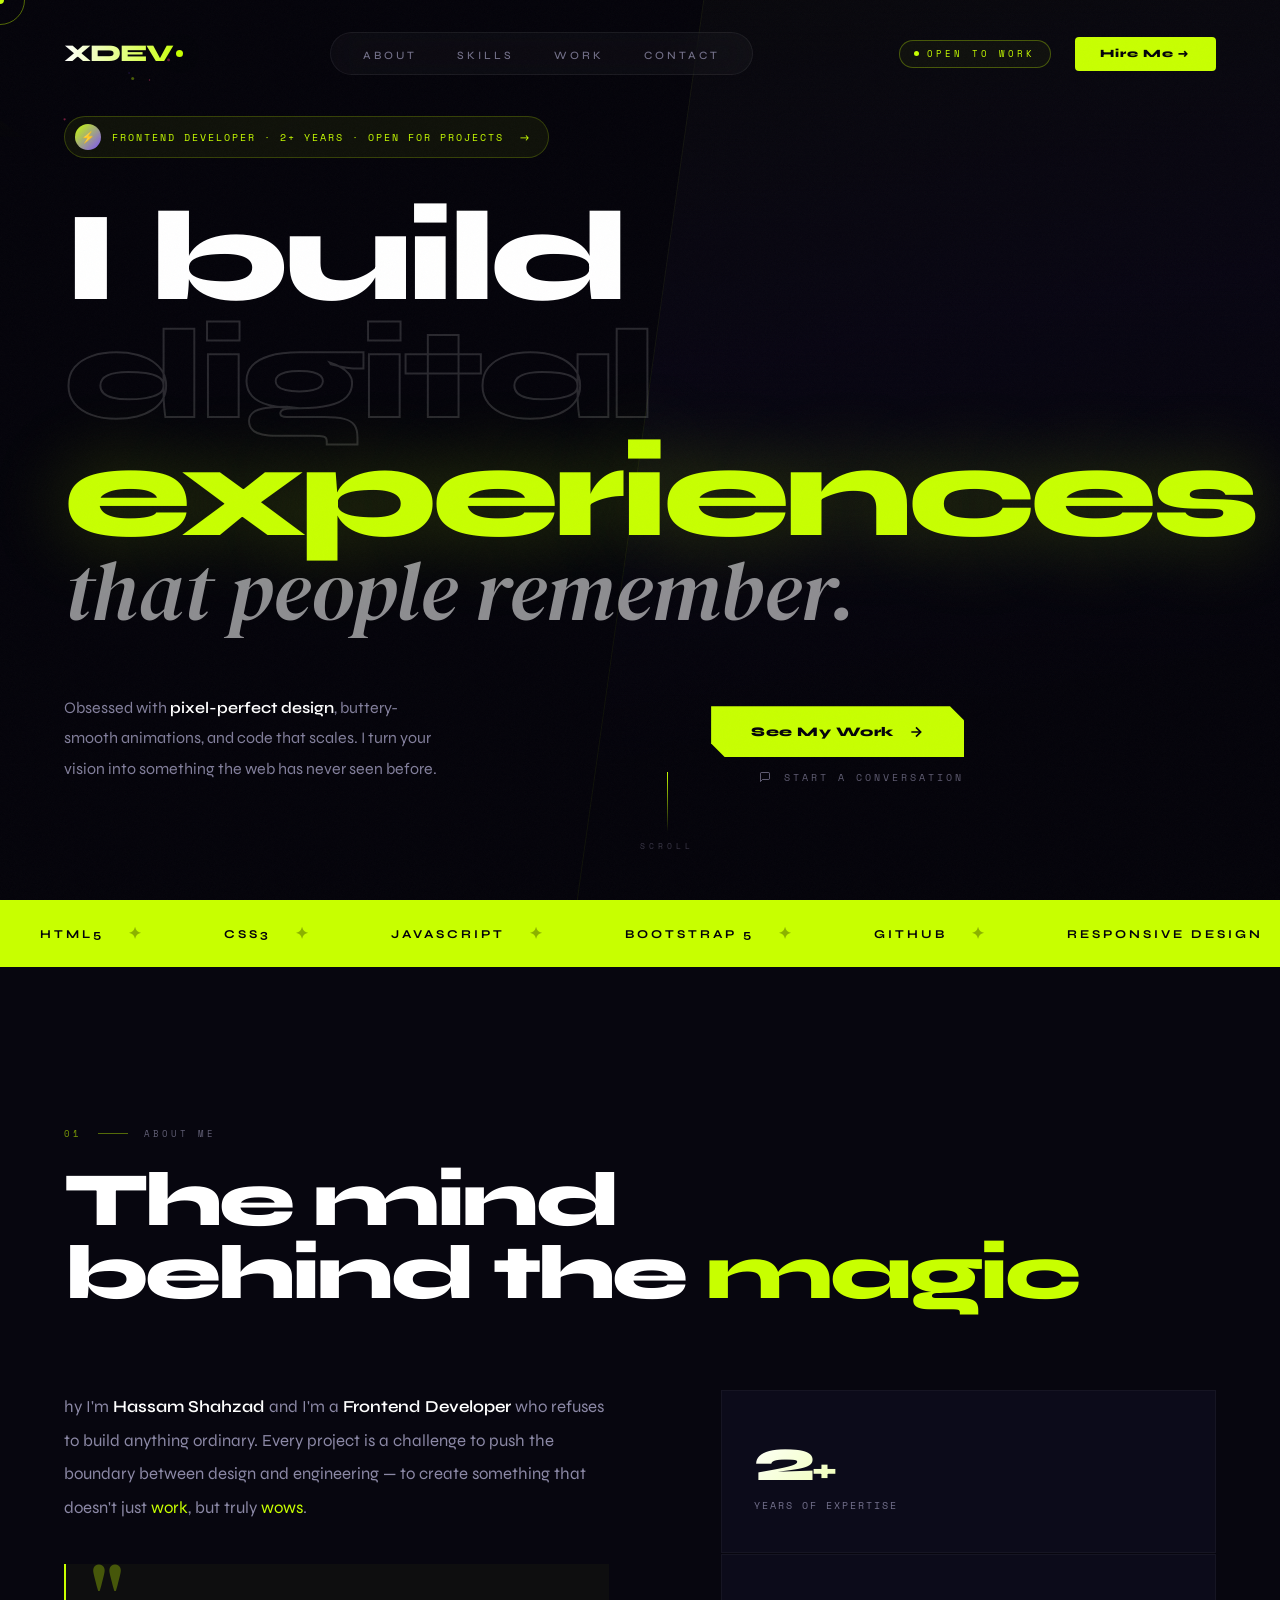
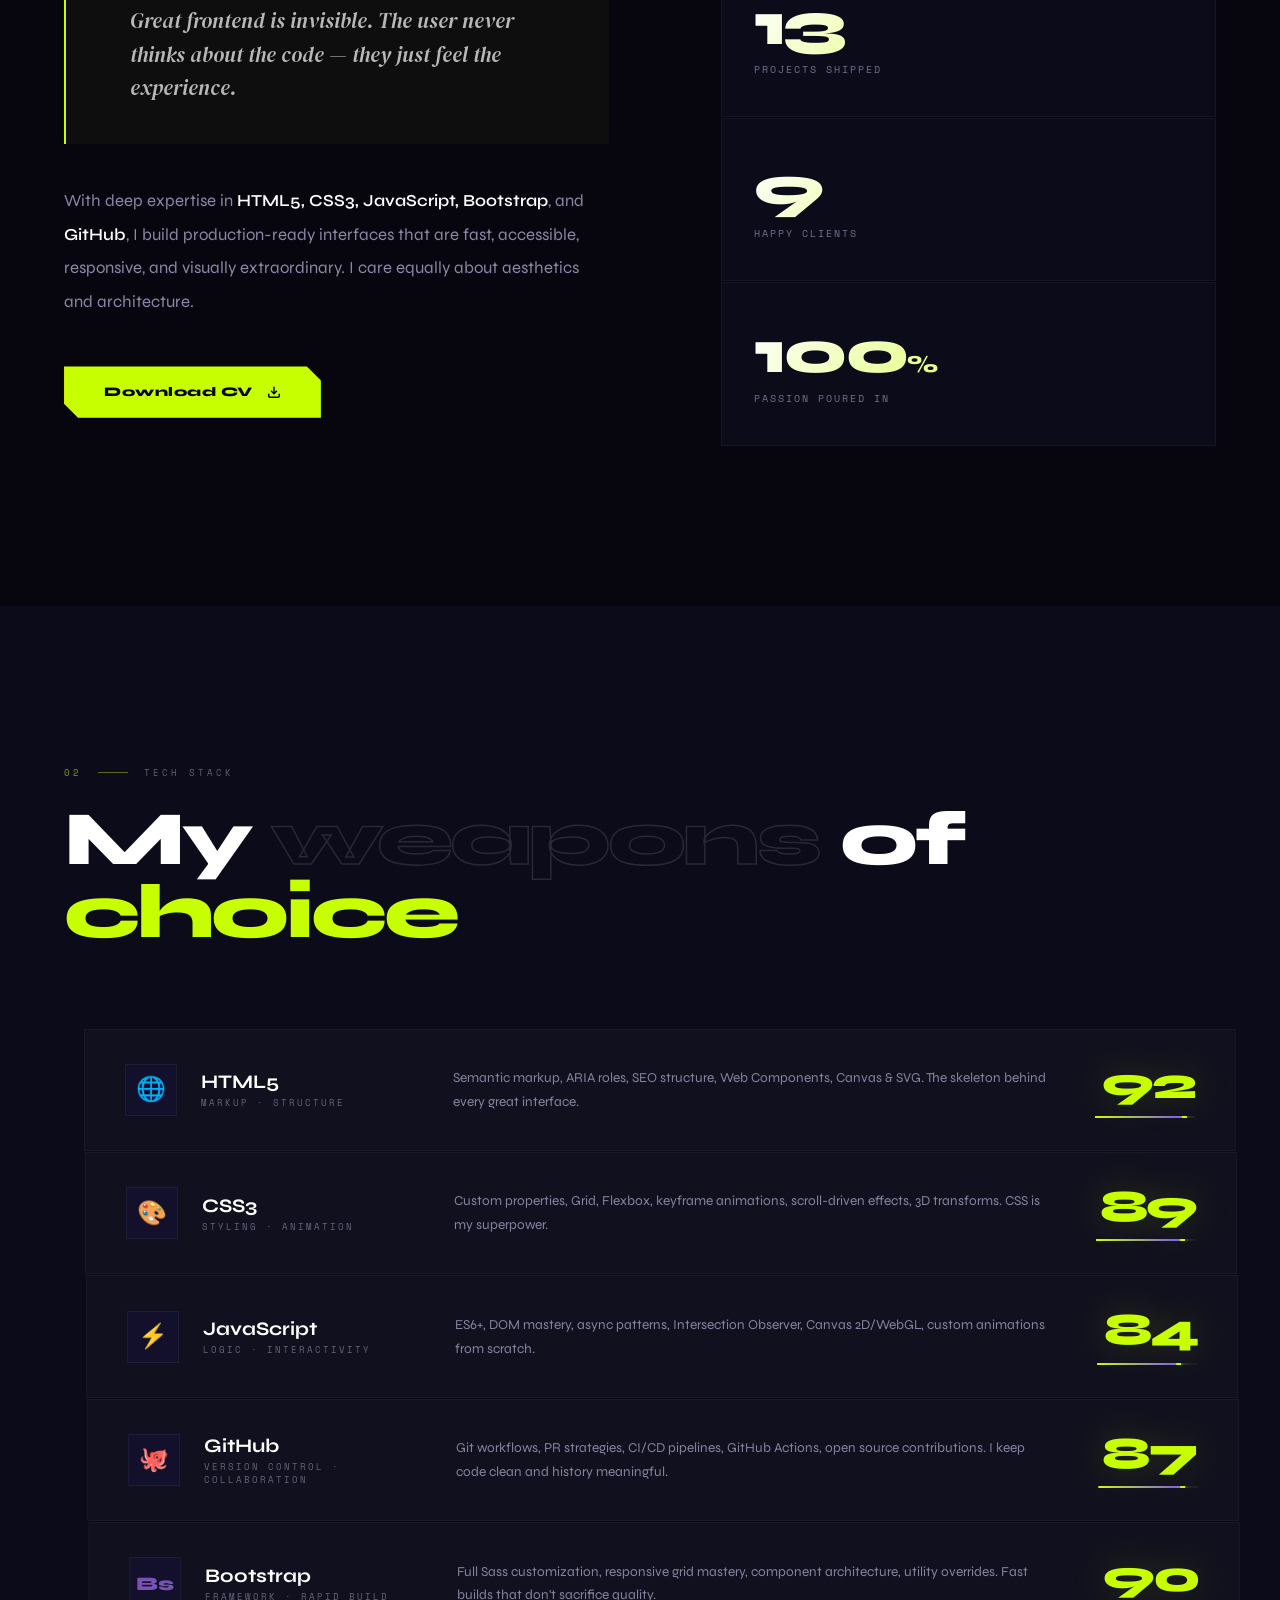
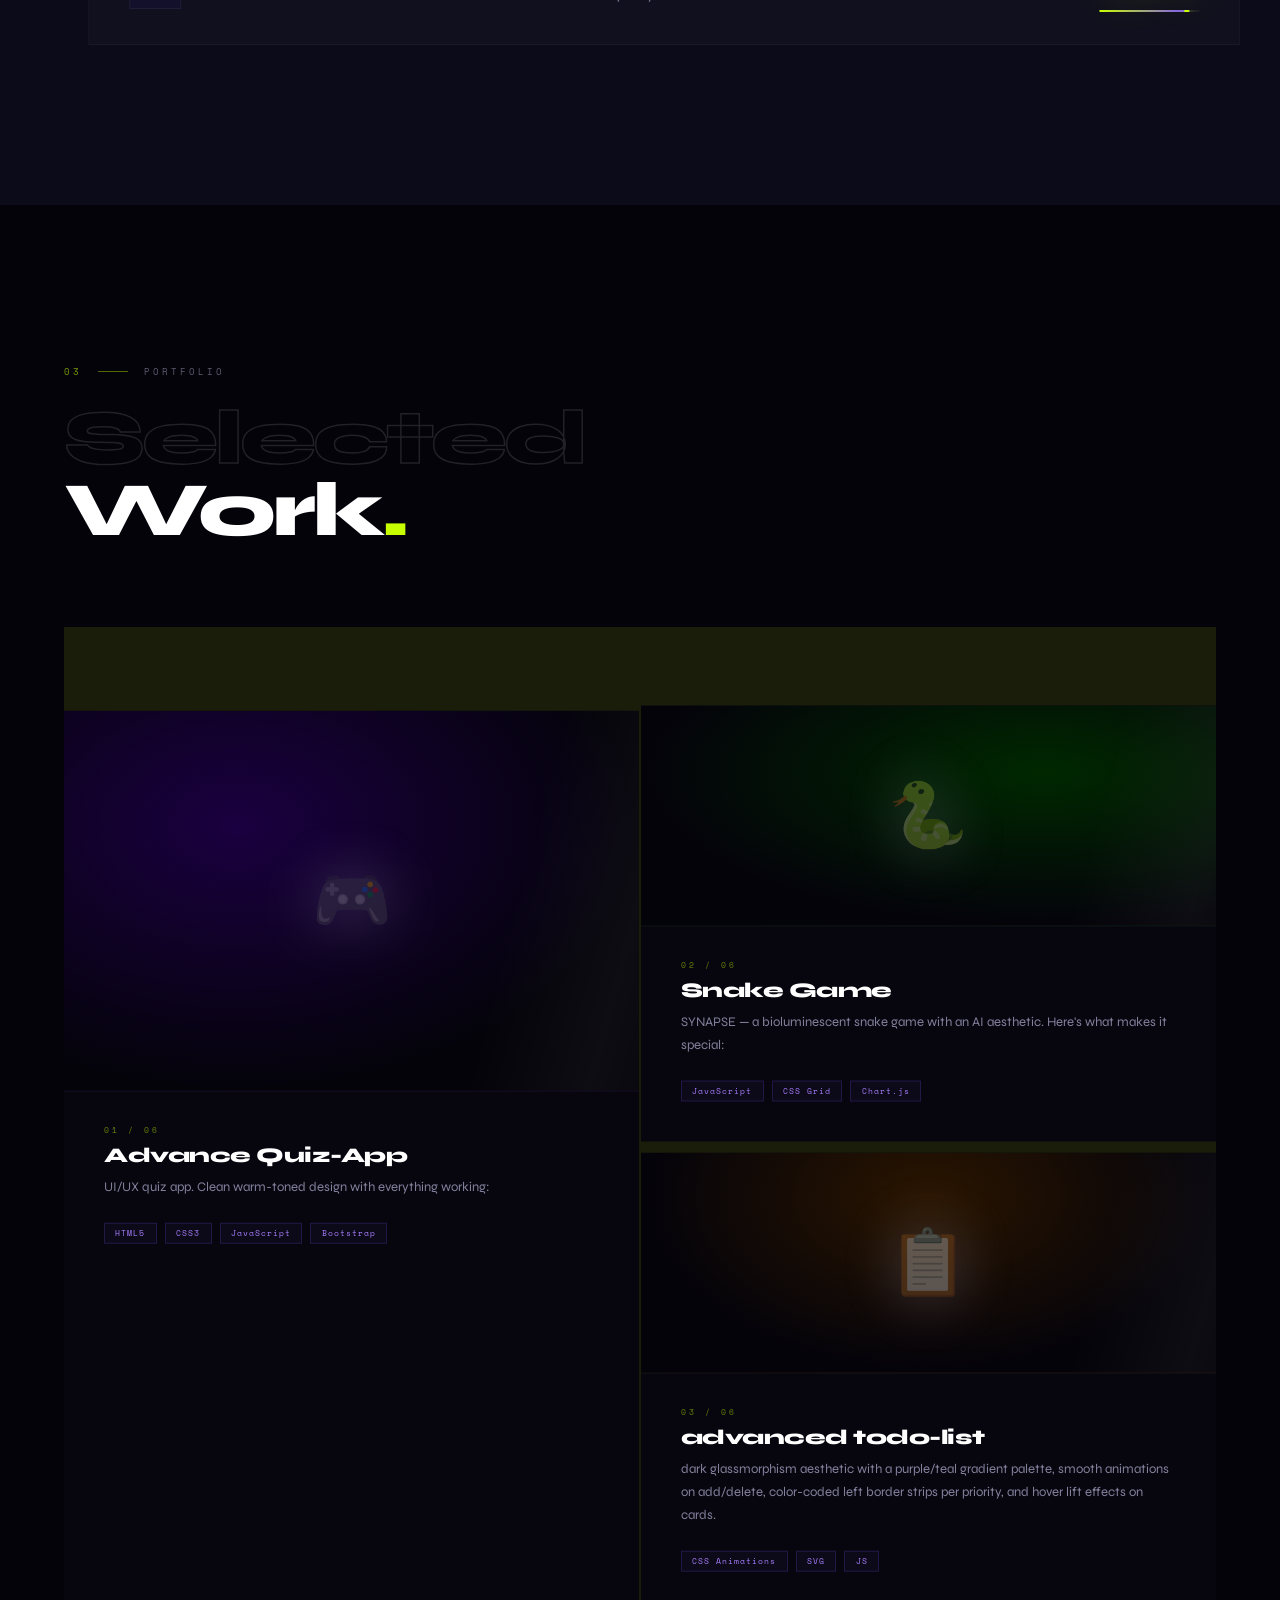
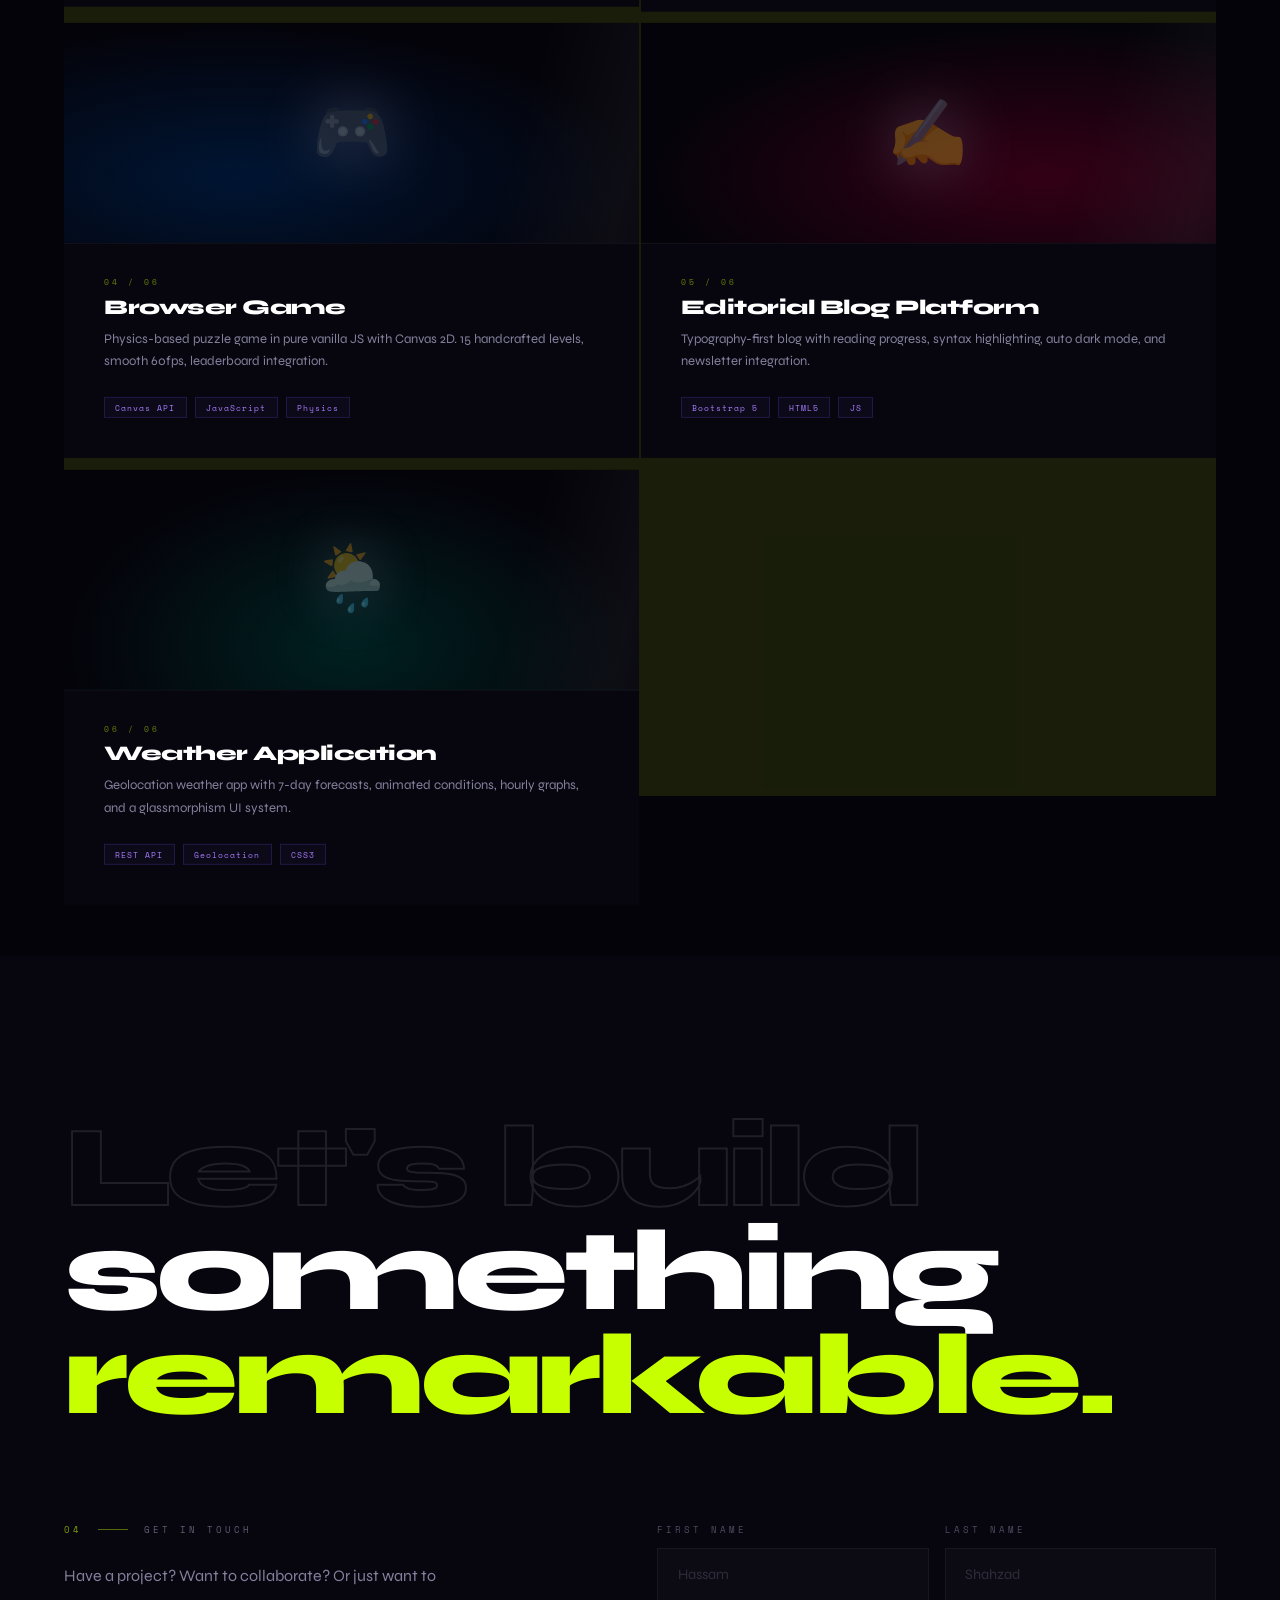
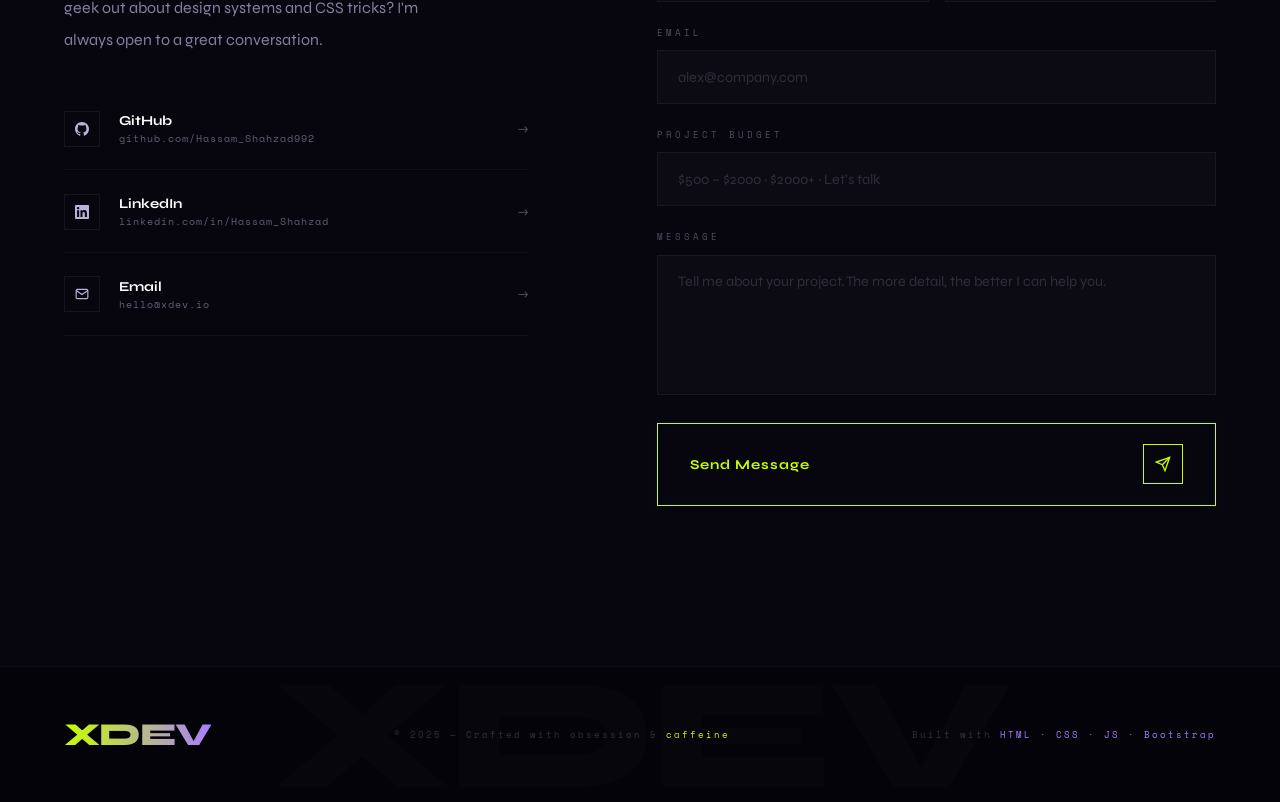
==== commit 738cc321: "Update index.html" ====
--- a/index.html
+++ b/index.html
@@ -256,7 +256,7 @@
         <div class="pc-shimmer"></div>
         <div class="pc-icon">🎮</div>
         <div class="pc-overlay">
-          <a href="/quiz_app/quiz.html" class="pc-btn fill">Live Demo</a>
+          <a href="quiz.html" class="pc-btn fill">Live Demo</a>
           <a href="#" class="pc-btn wire">GitHub →</a>
         </div>
       </div>
@@ -433,3 +433,5 @@
 <script src="portfolio.js"></script>
 </body>
 </html>
+
+
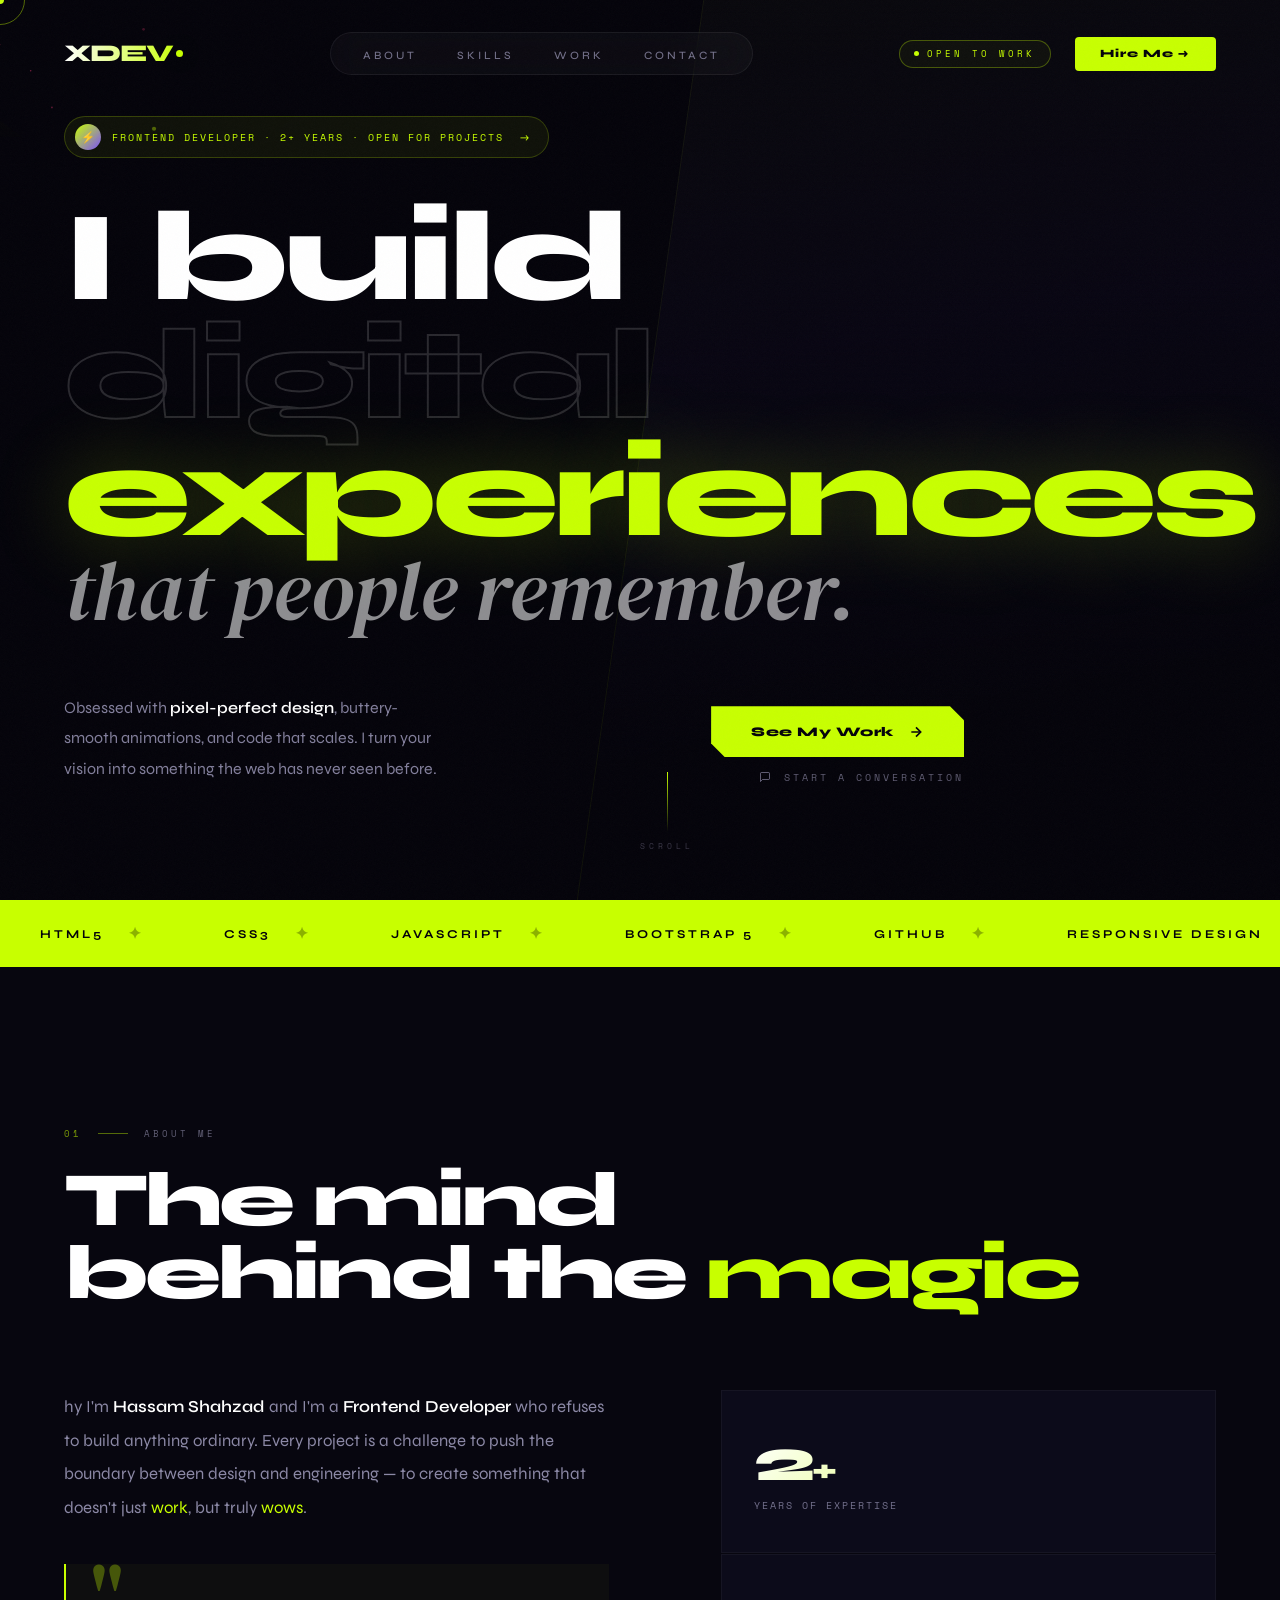
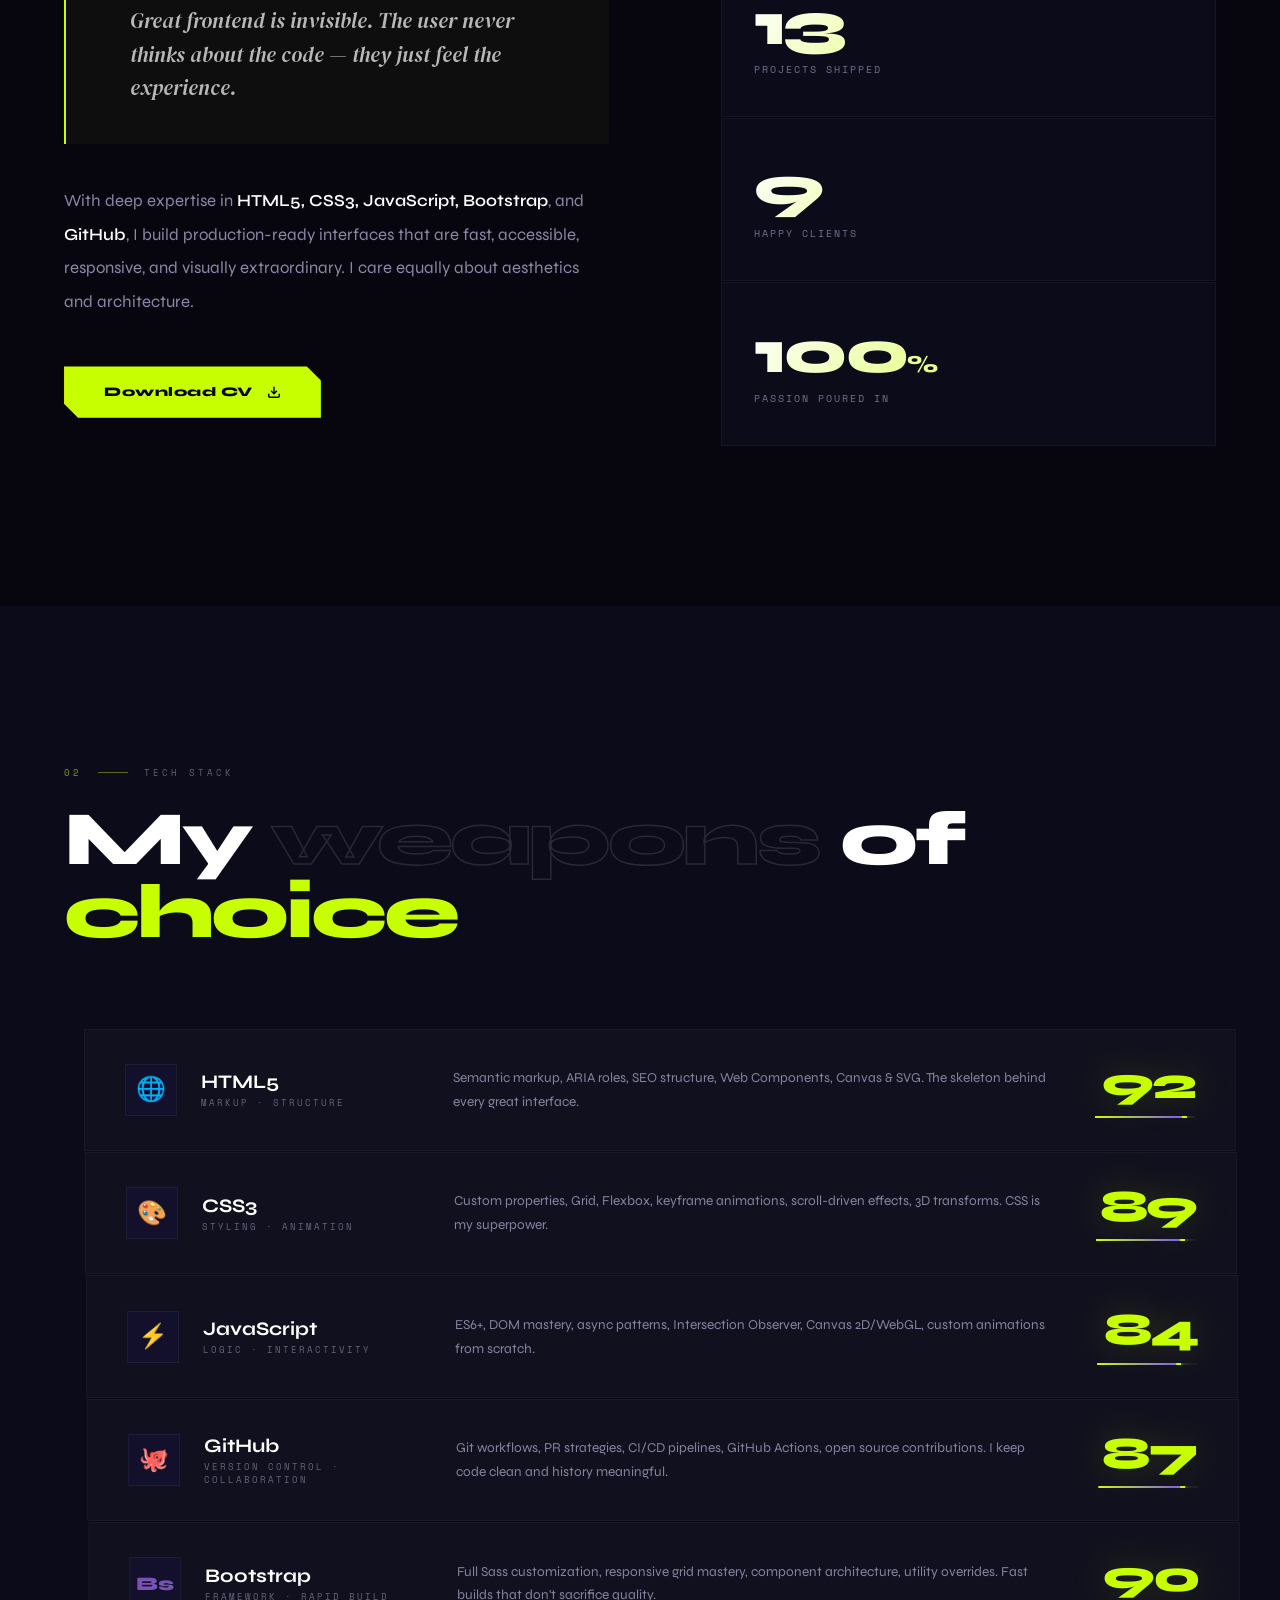
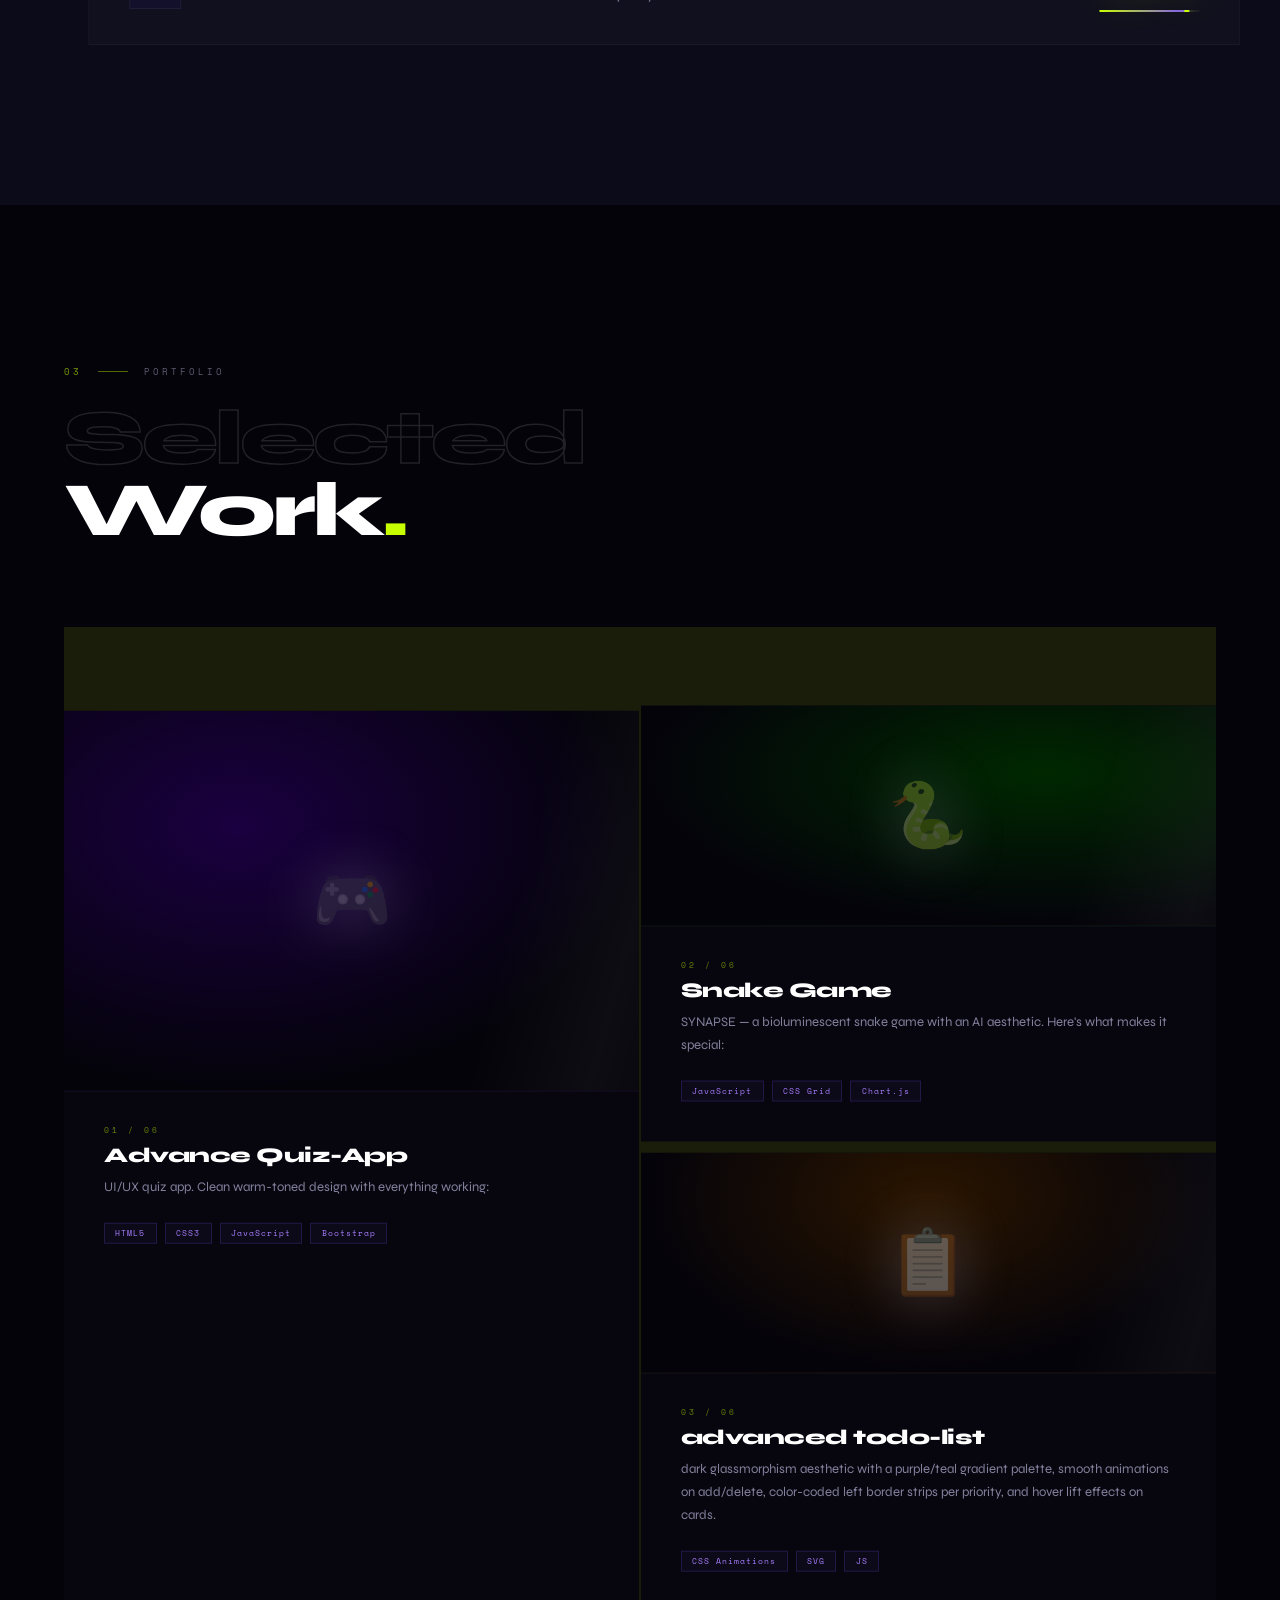
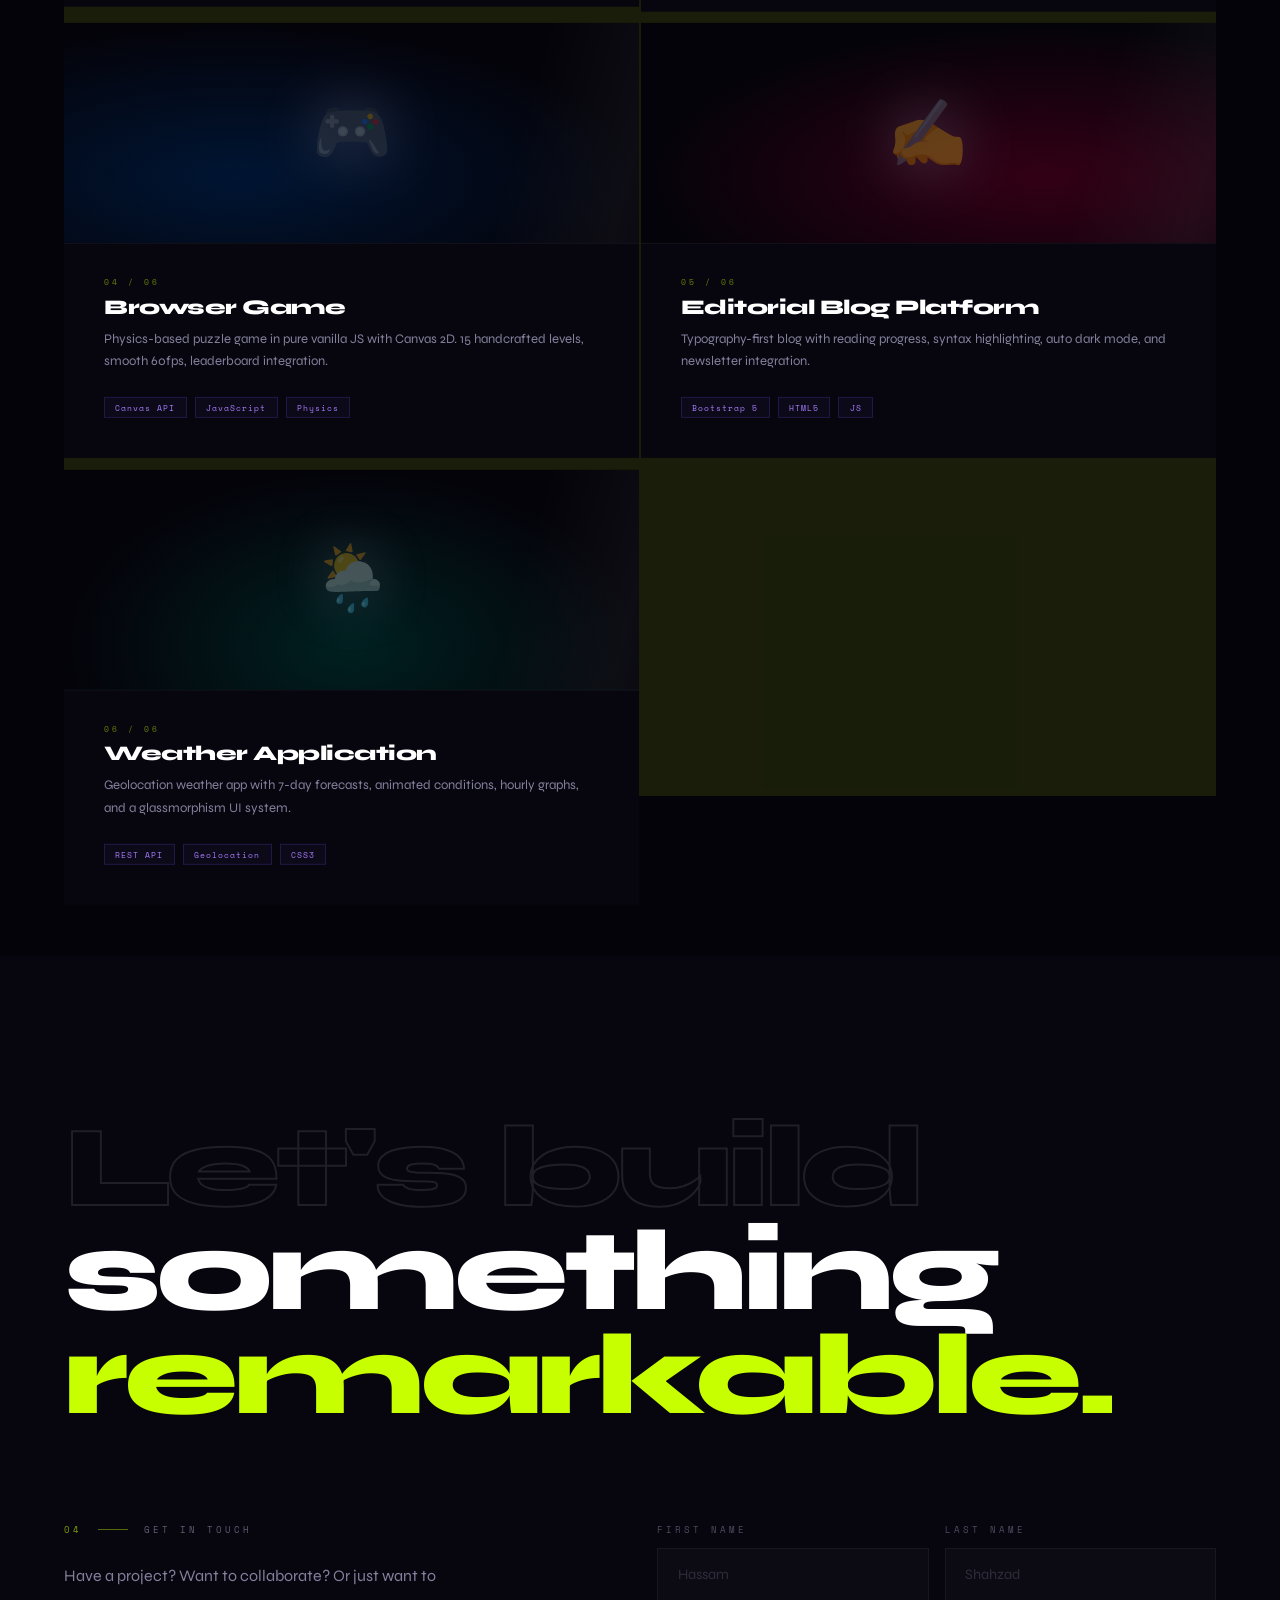
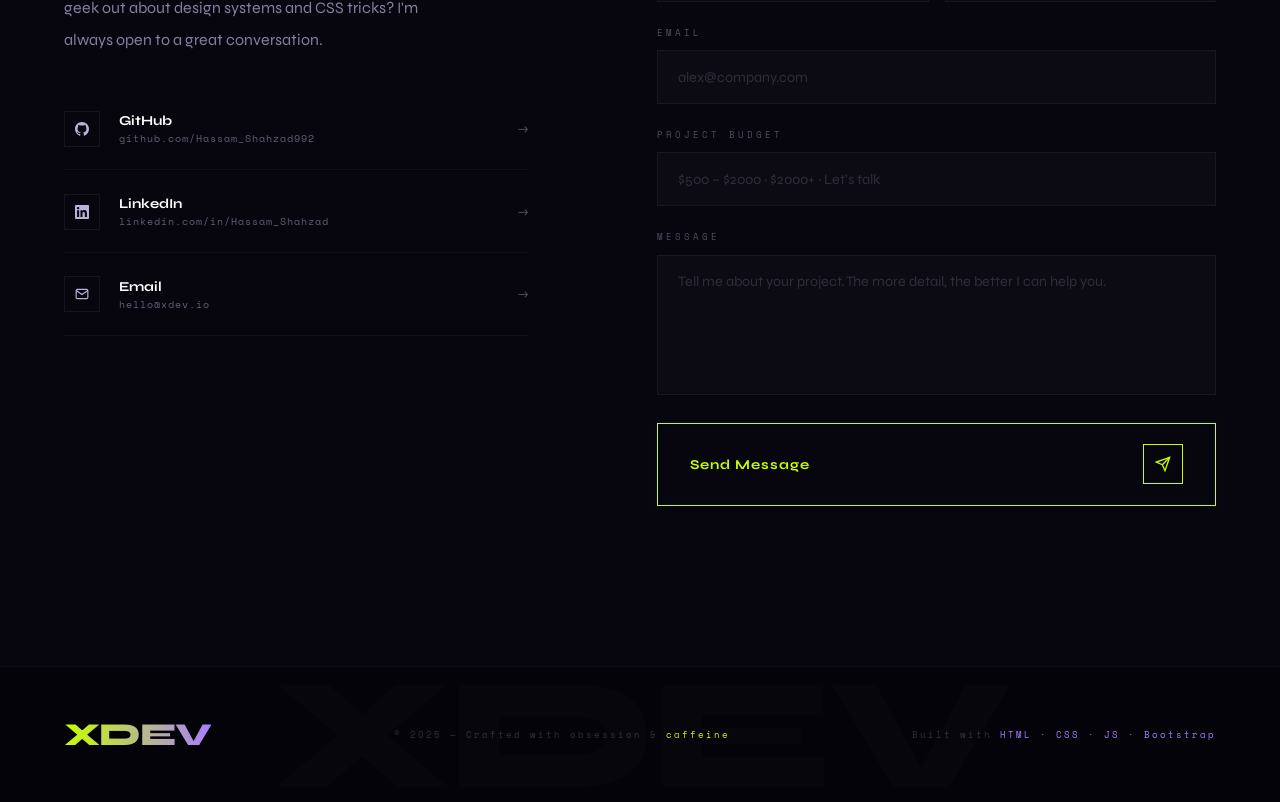
==== commit 229ae876: "Update index.html" ====
--- a/index.html
+++ b/index.html
@@ -274,7 +274,7 @@
         <div class="pc-shimmer"></div>
         <div class="pc-icon">🐍</div>
         <div class="pc-overlay">
-          <a href="/snake_game/snake.html" class="pc-btn fill">Live Demo</a>
+          <a href="snake.html" class="pc-btn fill">Live Demo</a>
           <a href="#" class="pc-btn wire">GitHub →</a>
         </div>
       </div>
@@ -292,7 +292,7 @@
         <div class="pc-shimmer"></div>
         <div class="pc-icon">📋</div>
         <div class="pc-overlay">
-          <a href="/todo-list/todo-list.html" class="pc-btn fill">Live Demo</a>
+          <a href="todo-list.html" class="pc-btn fill">Live Demo</a>
           <a href="#" class="pc-btn wire">GitHub →</a>
         </div>
       </div>
@@ -346,7 +346,7 @@
         <div class="pc-shimmer"></div>
         <div class="pc-icon">🌦️</div>
         <div class="pc-overlay">
-          <a href="/weather_app/weather.html" class="pc-btn fill">Live Demo</a>
+          <a href="weather.html" class="pc-btn fill">Live Demo</a>
           <a href="#" class="pc-btn wire">GitHub →</a>
         </div>
       </div>
@@ -435,3 +435,4 @@
 </html>
 
 
+
